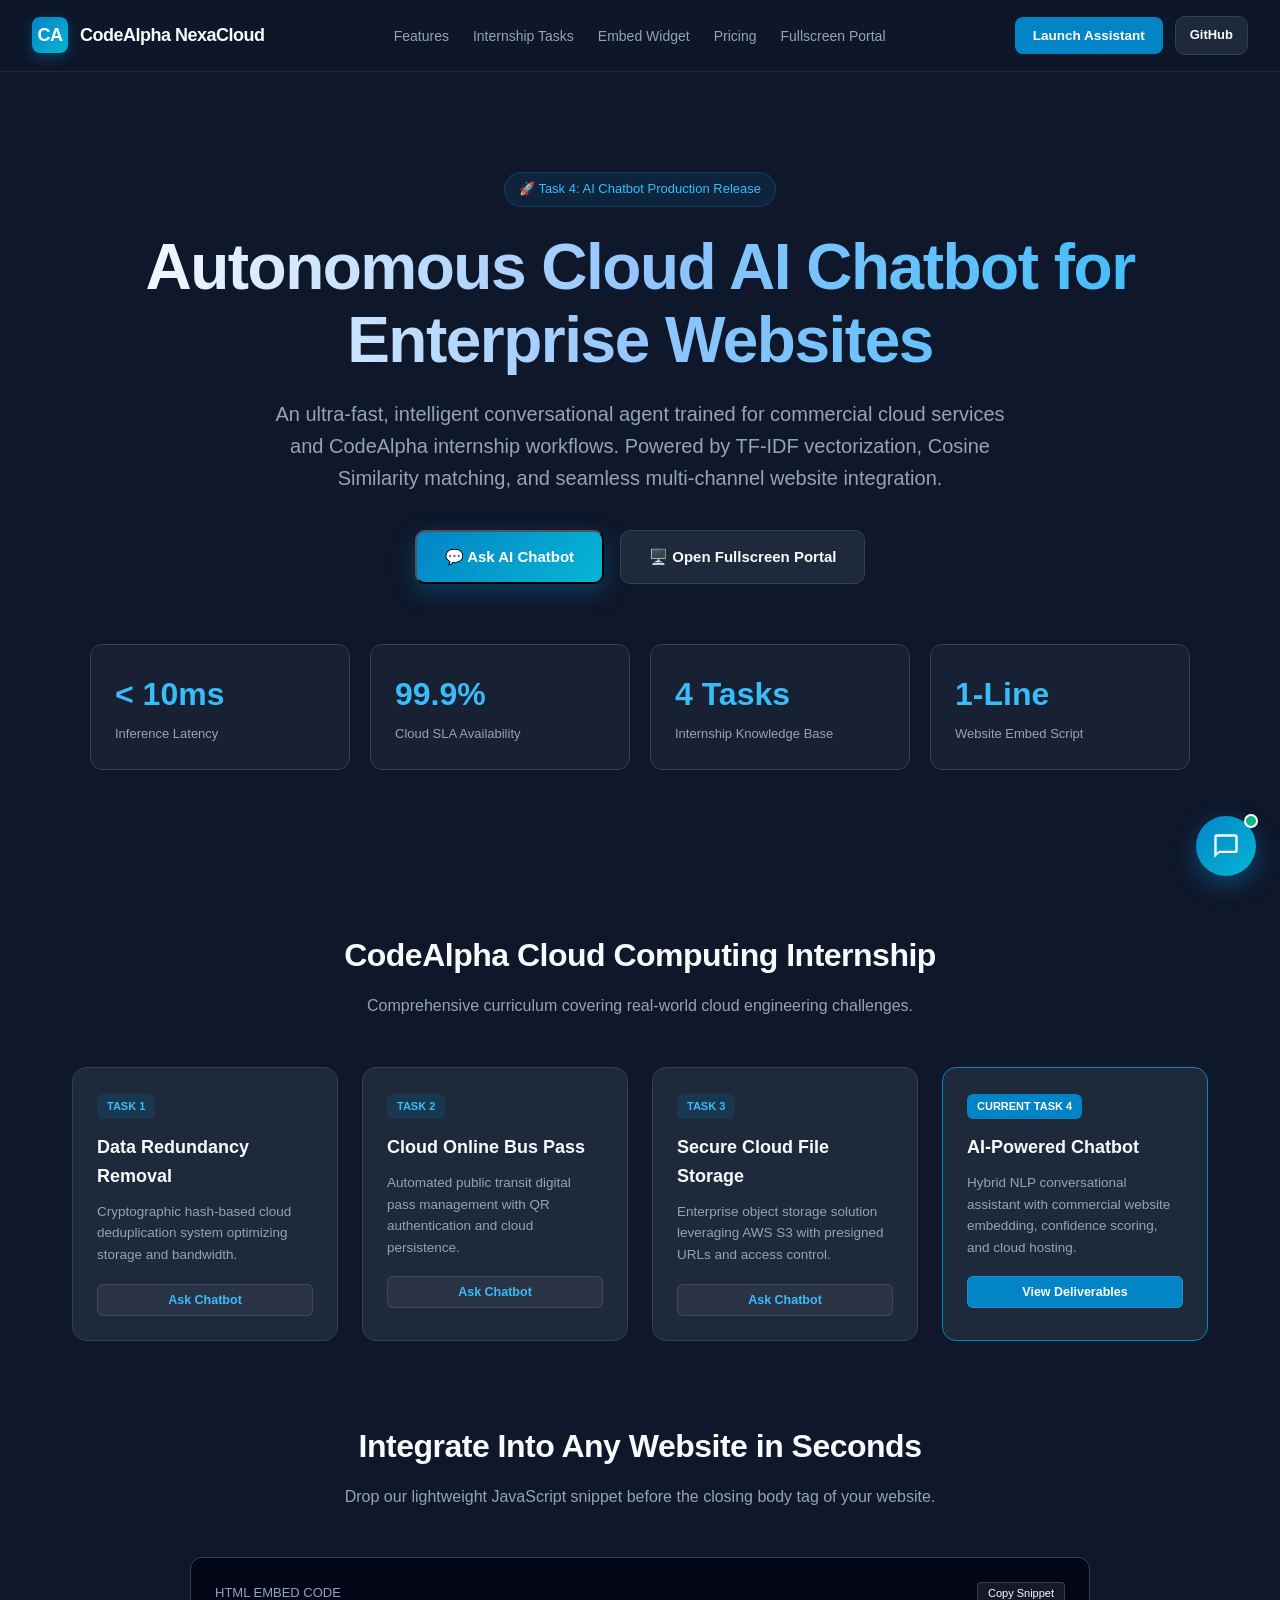
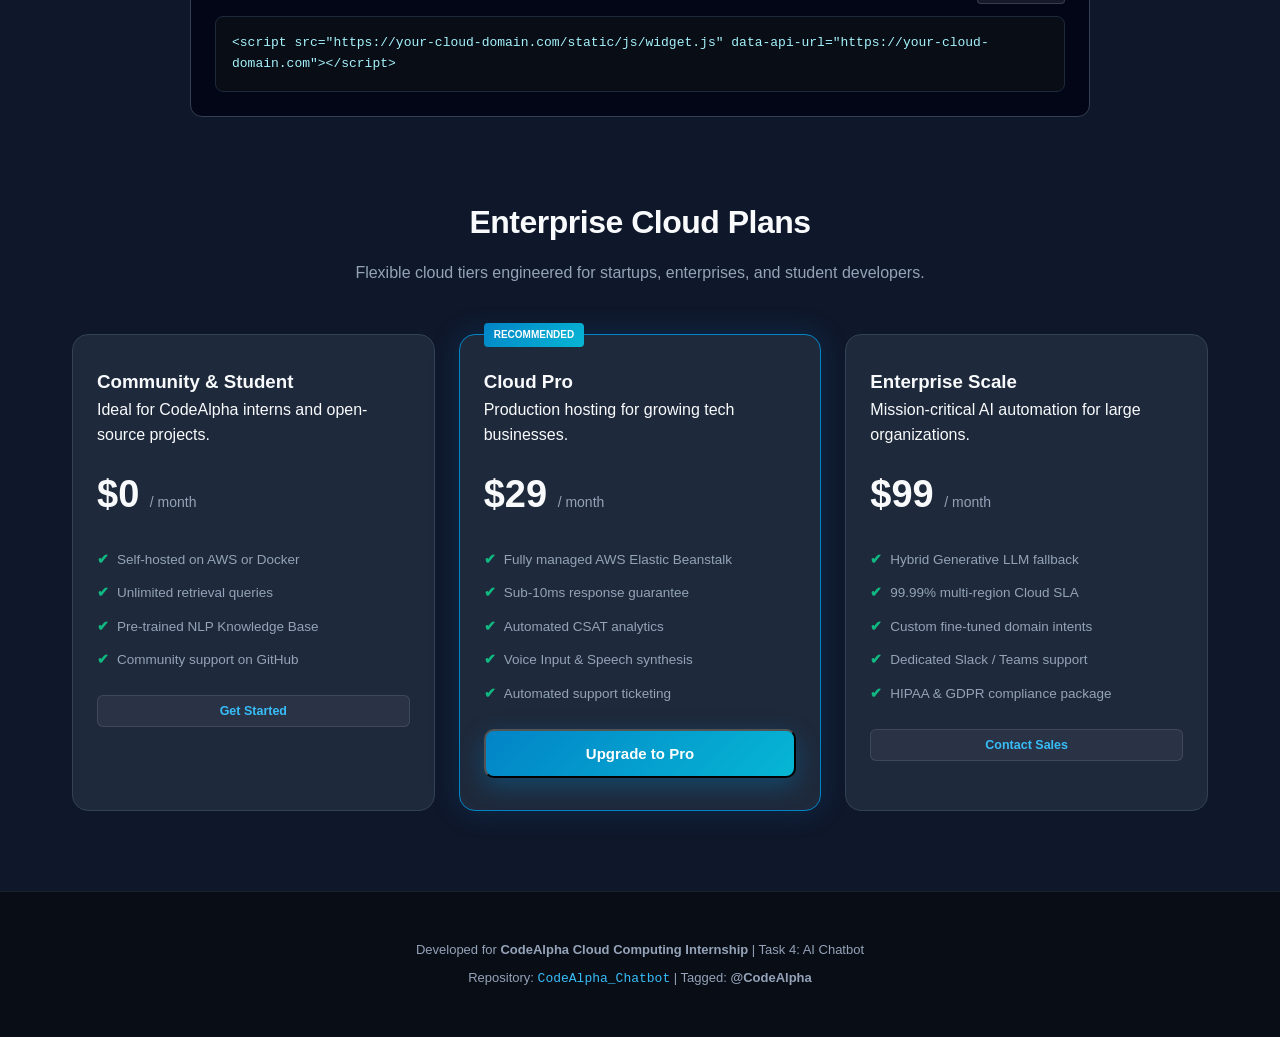
==== templates/index.html @ cb029849 "feat: complete Task 4 cloud AI chatbot with hybrid NLP, embeddable widget, and cloud deployment" ====
<!DOCTYPE html>
<html lang="en">
<head>
  <meta charset="UTF-8">
  <meta name="viewport" content="width=device-width, initial-scale=1.0">
  <title>CodeAlpha NexaCloud | Enterprise AI & Cloud Platform</title>
  <link rel="stylesheet" href="/static/css/landing.css">
  <link rel="stylesheet" href="/static/css/chatbot.css">
</head>
<body>

  <!-- Navigation -->
  <nav class="navbar">
    <div class="nav-brand">
      <div class="brand-icon">CA</div>
      <span>CodeAlpha NexaCloud</span>
    </div>
    <ul class="nav-links">
      <li><a href="#features">Features</a></li>
      <li><a href="#tasks">Internship Tasks</a></li>
      <li><a href="#embed">Embed Widget</a></li>
      <li><a href="#pricing">Pricing</a></li>
      <li><a href="/chat">Fullscreen Portal</a></li>
    </ul>
    <div style="display:flex; gap:12px; align-items:center;">
      <a href="/chat" class="nav-btn">Launch Assistant</a>
      <a href="https://github.com/CodeAlpha" target="_blank" class="btn-secondary" style="padding:8px 14px; font-size:13px;">GitHub</a>
    </div>
  </nav>

  <!-- Hero Section -->
  <header class="hero">
    <div class="hero-pill">
      <span>🚀 Task 4: AI Chatbot Production Release</span>
    </div>
    <h1>Autonomous Cloud AI Chatbot for Enterprise Websites</h1>
    <p>
      An ultra-fast, intelligent conversational agent trained for commercial cloud services and CodeAlpha internship workflows. Powered by TF-IDF vectorization, Cosine Similarity matching, and seamless multi-channel website integration.
    </p>
    <div class="hero-actions">
      <button onclick="window.openCodeAlphaChat('What is task 4 making a chatbot?')" class="btn-primary">
        <span>💬 Ask AI Chatbot</span>
      </button>
      <a href="/chat" class="btn-secondary">
        <span>🖥️ Open Fullscreen Portal</span>
      </a>
    </div>

    <!-- Live Telemetry Stats -->
    <div class="stats-grid">
      <div class="stat-card">
        <div class="stat-number">&lt; 10ms</div>
        <div class="stat-label">Inference Latency</div>
      </div>
      <div class="stat-card">
        <div class="stat-number">99.9%</div>
        <div class="stat-label">Cloud SLA Availability</div>
      </div>
      <div class="stat-card">
        <div class="stat-number">4 Tasks</div>
        <div class="stat-label">Internship Knowledge Base</div>
      </div>
      <div class="stat-card">
        <div class="stat-number">1-Line</div>
        <div class="stat-label">Website Embed Script</div>
      </div>
    </div>
  </header>

  <!-- Internship Tasks Showcase -->
  <section id="tasks" class="section-container">
    <div class="section-header">
      <h2>CodeAlpha Cloud Computing Internship</h2>
      <p>Comprehensive curriculum covering real-world cloud engineering challenges.</p>
    </div>
    <div class="tasks-grid">
      <div class="task-card">
        <span class="task-badge">TASK 1</span>
        <h3>Data Redundancy Removal</h3>
        <p>Cryptographic hash-based cloud deduplication system optimizing storage and bandwidth.</p>
        <button class="task-action-btn" onclick="window.openCodeAlphaChat('Tell me about task 1 data redundancy removal')">Ask Chatbot</button>
      </div>

      <div class="task-card">
        <span class="task-badge">TASK 2</span>
        <h3>Cloud Online Bus Pass</h3>
        <p>Automated public transit digital pass management with QR authentication and cloud persistence.</p>
        <button class="task-action-btn" onclick="window.openCodeAlphaChat('Explain task 2 cloud bus pass system')">Ask Chatbot</button>
      </div>

      <div class="task-card">
        <span class="task-badge">TASK 3</span>
        <h3>Secure Cloud File Storage</h3>
        <p>Enterprise object storage solution leveraging AWS S3 with presigned URLs and access control.</p>
        <button class="task-action-btn" onclick="window.openCodeAlphaChat('How to implement task 3 cloud file storage?')">Ask Chatbot</button>
      </div>

      <div class="task-card" style="border-color: #0284c7;">
        <span class="task-badge" style="background:#0284c7; color:white;">CURRENT TASK 4</span>
        <h3>AI-Powered Chatbot</h3>
        <p>Hybrid NLP conversational assistant with commercial website embedding, confidence scoring, and cloud hosting.</p>
        <button class="task-action-btn" style="background:#0284c7; color:white;" onclick="window.openCodeAlphaChat('What are the deliverables for Task 4 Chatbot?')">View Deliverables</button>
      </div>
    </div>
  </section>

  <!-- 1-Line Embed Box -->
  <section id="embed" class="section-container">
    <div class="section-header">
      <h2>Integrate Into Any Website in Seconds</h2>
      <p>Drop our lightweight JavaScript snippet before the closing body tag of your website.</p>
    </div>
    <div class="embed-box">
      <div class="embed-box-header">
        <span>HTML EMBED CODE</span>
        <button class="copy-btn" onclick="copySnippet()">Copy Snippet</button>
      </div>
      <div class="code-snippet" id="snippet-text">
&lt;script src="https://your-cloud-domain.com/static/js/widget.js" data-api-url="https://your-cloud-domain.com"&gt;&lt;/script&gt;
      </div>
    </div>
  </section>

  <!-- Pricing Section -->
  <section id="pricing" class="section-container">
    <div class="section-header">
      <h2>Enterprise Cloud Plans</h2>
      <p>Flexible cloud tiers engineered for startups, enterprises, and student developers.</p>
    </div>
    <div class="pricing-grid">
      <div class="pricing-card">
        <h3>Community & Student</h3>
        <p>Ideal for CodeAlpha interns and open-source projects.</p>
        <div class="price">$0 <span>/ month</span></div>
        <ul class="pricing-features">
          <li>Self-hosted on AWS or Docker</li>
          <li>Unlimited retrieval queries</li>
          <li>Pre-trained NLP Knowledge Base</li>
          <li>Community support on GitHub</li>
        </ul>
        <button class="task-action-btn" onclick="window.openCodeAlphaChat('Tell me about the free community plan')">Get Started</button>
      </div>

      <div class="pricing-card featured">
        <h3>Cloud Pro</h3>
        <p>Production hosting for growing tech businesses.</p>
        <div class="price">$29 <span>/ month</span></div>
        <ul class="pricing-features">
          <li>Fully managed AWS Elastic Beanstalk</li>
          <li>Sub-10ms response guarantee</li>
          <li>Automated CSAT analytics</li>
          <li>Voice Input & Speech synthesis</li>
          <li>Automated support ticketing</li>
        </ul>
        <button class="btn-primary" style="width:100%; justify-content:center;" onclick="window.openCodeAlphaChat('What features are in Cloud Pro plan?')">Upgrade to Pro</button>
      </div>

      <div class="pricing-card">
        <h3>Enterprise Scale</h3>
        <p>Mission-critical AI automation for large organizations.</p>
        <div class="price">$99 <span>/ month</span></div>
        <ul class="pricing-features">
          <li>Hybrid Generative LLM fallback</li>
          <li>99.99% multi-region Cloud SLA</li>
          <li>Custom fine-tuned domain intents</li>
          <li>Dedicated Slack / Teams support</li>
          <li>HIPAA & GDPR compliance package</li>
        </ul>
        <button class="task-action-btn" onclick="window.openCodeAlphaChat('Tell me about Enterprise pricing and SLA')">Contact Sales</button>
      </div>
    </div>
  </section>

  <!-- Footer -->
  <footer>
    <p>
      Developed for <strong>CodeAlpha Cloud Computing Internship</strong> | Task 4: AI Chatbot
    </p>
    <p style="margin-top:8px;">
      Repository: <a href="https://github.com/CodeAlpha" target="_blank"><code>CodeAlpha_Chatbot</code></a> | Tagged: <strong>@CodeAlpha</strong>
    </p>
  </footer>

  <!-- Include Chatbot Widget -->
  <script src="/static/js/widget.js"></script>

  <script>
    function copySnippet() {
      const text = document.getElementById("snippet-text").innerText.trim();
      navigator.clipboard.writeText(text).then(() => {
        alert("Widget embed snippet copied to clipboard!");
      });
    }
  </script>
</body>
</html>
---- static/css/landing.css ----
/* SaaS Landing Page Styling - CodeAlpha Cloud Solutions */
:root {
  --primary: #0284c7;
  --primary-dark: #0369a1;
  --secondary: #06b6d4;
  --accent: #8b5cf6;
  --dark-bg: #0f172a;
  --dark-surface: #1e293b;
  --text-light: #f8fafc;
  --text-muted: #94a3b8;
  --border-color: #334155;
  --font-main: -apple-system, BlinkMacSystemFont, "Segoe UI", Roboto, Helvetica, Arial, sans-serif;
}

* {
  box-sizing: border-box;
  margin: 0;
  padding: 0;
}

body {
  font-family: var(--font-main);
  background: var(--dark-bg);
  color: var(--text-light);
  line-height: 1.6;
  overflow-x: hidden;
}

a {
  color: inherit;
  text-decoration: none;
}

/* Navigation */
.navbar {
  position: sticky;
  top: 0;
  z-index: 1000;
  background: rgba(15, 23, 42, 0.85);
  backdrop-filter: blur(12px);
  border-bottom: 1px solid rgba(255, 255, 255, 0.08);
  padding: 16px 32px;
  display: flex;
  align-items: center;
  justify-content: space-between;
}

.nav-brand {
  display: flex;
  align-items: center;
  gap: 12px;
  font-size: 18px;
  font-weight: 700;
  letter-spacing: -0.5px;
}

.brand-icon {
  width: 36px;
  height: 36px;
  border-radius: 8px;
  background: linear-gradient(135deg, var(--primary), var(--secondary));
  display: flex;
  align-items: center;
  justify-content: center;
  font-weight: 800;
  color: white;
  box-shadow: 0 4px 12px rgba(2, 132, 199, 0.4);
}

.nav-links {
  display: flex;
  align-items: center;
  gap: 24px;
  list-style: none;
}

.nav-links a {
  font-size: 14px;
  color: var(--text-muted);
  transition: color 0.2s;
}

.nav-links a:hover {
  color: var(--text-light);
}

.nav-btn {
  background: var(--primary);
  color: white;
  padding: 8px 18px;
  border-radius: 8px;
  font-size: 13.5px;
  font-weight: 600;
  transition: all 0.2s;
}

.nav-btn:hover {
  background: var(--primary-dark);
  transform: translateY(-1px);
}

/* Hero Section */
.hero {
  position: relative;
  padding: 100px 32px 80px;
  max-width: 1200px;
  margin: 0 auto;
  text-align: center;
}

.hero-pill {
  display: inline-flex;
  align-items: center;
  gap: 8px;
  background: rgba(2, 132, 199, 0.12);
  border: 1px solid rgba(2, 132, 199, 0.3);
  padding: 6px 14px;
  border-radius: 20px;
  color: #38bdf8;
  font-size: 13px;
  font-weight: 500;
  margin-bottom: 24px;
}

.hero h1 {
  font-size: clamp(36px, 5vw, 64px);
  font-weight: 800;
  letter-spacing: -1.5px;
  line-height: 1.15;
  margin-bottom: 20px;
  background: linear-gradient(to right, #ffffff, #93c5fd, #38bdf8);
  -webkit-background-clip: text;
  -webkit-text-fill-color: transparent;
}

.hero p {
  font-size: clamp(16px, 2vw, 20px);
  color: var(--text-muted);
  max-width: 750px;
  margin: 0 auto 36px;
}

.hero-actions {
  display: flex;
  justify-content: center;
  gap: 16px;
  flex-wrap: wrap;
}

.btn-primary {
  background: linear-gradient(135deg, var(--primary), var(--secondary));
  color: white;
  padding: 14px 28px;
  border-radius: 10px;
  font-weight: 600;
  font-size: 15px;
  display: inline-flex;
  align-items: center;
  gap: 8px;
  box-shadow: 0 8px 24px rgba(2, 132, 199, 0.35);
  transition: all 0.2s;
}

.btn-primary:hover {
  transform: translateY(-2px);
  box-shadow: 0 12px 30px rgba(2, 132, 199, 0.5);
}

.btn-secondary {
  background: var(--dark-surface);
  color: var(--text-light);
  border: 1px solid var(--border-color);
  padding: 14px 28px;
  border-radius: 10px;
  font-weight: 600;
  font-size: 15px;
  transition: all 0.2s;
}

.btn-secondary:hover {
  background: #334155;
  border-color: #475569;
}

/* Telemetry Stats */
.stats-grid {
  display: grid;
  grid-template-columns: repeat(auto-fit, minmax(220px, 1fr));
  gap: 20px;
  max-width: 1100px;
  margin: 60px auto 0;
}

.stat-card {
  background: rgba(30, 41, 59, 0.6);
  border: 1px solid var(--border-color);
  border-radius: 12px;
  padding: 24px;
  text-align: left;
  backdrop-filter: blur(8px);
}

.stat-number {
  font-size: 32px;
  font-weight: 800;
  color: #38bdf8;
  margin-bottom: 4px;
}

.stat-label {
  font-size: 13px;
  color: var(--text-muted);
}

/* Tasks Showcase */
.section-container {
  max-width: 1200px;
  margin: 80px auto;
  padding: 0 32px;
}

.section-header {
  text-align: center;
  margin-bottom: 48px;
}

.section-header h2 {
  font-size: 32px;
  font-weight: 700;
  letter-spacing: -0.5px;
  margin-bottom: 12px;
}

.section-header p {
  color: var(--text-muted);
  font-size: 16px;
}

.tasks-grid {
  display: grid;
  grid-template-columns: repeat(auto-fit, minmax(260px, 1fr));
  gap: 24px;
}

.task-card {
  background: var(--dark-surface);
  border: 1px solid var(--border-color);
  border-radius: 14px;
  padding: 24px;
  position: relative;
  transition: transform 0.2s, border-color 0.2s;
}

.task-card:hover {
  transform: translateY(-4px);
  border-color: var(--primary);
}

.task-badge {
  display: inline-block;
  font-size: 11px;
  font-weight: 700;
  padding: 4px 10px;
  border-radius: 6px;
  background: rgba(2, 132, 199, 0.15);
  color: #38bdf8;
  margin-bottom: 14px;
}

.task-card h3 {
  font-size: 18px;
  font-weight: 600;
  margin-bottom: 10px;
}

.task-card p {
  font-size: 13.5px;
  color: var(--text-muted);
  margin-bottom: 18px;
}

.task-action-btn {
  background: rgba(255, 255, 255, 0.05);
  border: 1px solid rgba(255, 255, 255, 0.1);
  color: #38bdf8;
  padding: 8px 14px;
  border-radius: 6px;
  font-size: 12.5px;
  font-weight: 600;
  cursor: pointer;
  transition: all 0.2s;
  width: 100%;
}

.task-action-btn:hover {
  background: var(--primary);
  color: white;
  border-color: var(--primary);
}

/* Embed Snippet Box */
.embed-box {
  background: #020617;
  border: 1px solid var(--border-color);
  border-radius: 12px;
  padding: 24px;
  max-width: 900px;
  margin: 40px auto 0;
  text-align: left;
}

.embed-box-header {
  display: flex;
  justify-content: space-between;
  align-items: center;
  margin-bottom: 12px;
  font-size: 13px;
  color: var(--text-muted);
}

.code-snippet {
  background: #090d16;
  border: 1px solid #1e293b;
  border-radius: 8px;
  padding: 16px;
  font-family: Consolas, monospace;
  font-size: 13px;
  color: #a5f3fc;
  overflow-x: auto;
}

.copy-btn {
  background: rgba(255, 255, 255, 0.08);
  border: 1px solid rgba(255, 255, 255, 0.15);
  color: white;
  padding: 4px 10px;
  border-radius: 4px;
  font-size: 11px;
  cursor: pointer;
}

/* Pricing Grid */
.pricing-grid {
  display: grid;
  grid-template-columns: repeat(auto-fit, minmax(280px, 1fr));
  gap: 24px;
  margin-top: 40px;
}

.pricing-card {
  background: var(--dark-surface);
  border: 1px solid var(--border-color);
  border-radius: 16px;
  padding: 32px 24px;
  text-align: left;
  position: relative;
}

.pricing-card.featured {
  border-color: var(--primary);
  box-shadow: 0 0 30px rgba(2, 132, 199, 0.2);
}

.pricing-card.featured::before {
  content: "RECOMMENDED";
  position: absolute;
  top: -12px;
  left: 24px;
  background: linear-gradient(135deg, var(--primary), var(--secondary));
  color: white;
  font-size: 10px;
  font-weight: 700;
  padding: 4px 10px;
  border-radius: 4px;
}

.price {
  font-size: 38px;
  font-weight: 800;
  margin: 16px 0 8px;
}

.price span {
  font-size: 14px;
  color: var(--text-muted);
  font-weight: 400;
}

.pricing-features {
  list-style: none;
  margin: 24px 0;
  display: flex;
  flex-direction: column;
  gap: 12px;
  font-size: 13.5px;
  color: var(--text-muted);
}

.pricing-features li::before {
  content: "✔";
  color: #10b981;
  margin-right: 8px;
  font-weight: bold;
}

/* Footer */
footer {
  border-top: 1px solid rgba(255, 255, 255, 0.08);
  padding: 48px 32px;
  text-align: center;
  font-size: 13px;
  color: var(--text-muted);
  background: #090d16;
}

footer a {
  color: #38bdf8;
}

@media (max-width: 768px) {
  .navbar { padding: 16px; }
  .nav-links { display: none; }
  .hero { padding: 60px 16px 40px; }
}
---- static/css/chatbot.css ----
/* CodeAlpha Cloud AI Chatbot Styles */
:root {
  --ca-primary: #0284c7;
  --ca-primary-hover: #0369a1;
  --ca-accent: #06b6d4;
  --ca-bg: #f8fafc;
  --ca-card-bg: #ffffff;
  --ca-text: #0f172a;
  --ca-text-muted: #64748b;
  --ca-border: #e2e8f0;
  --ca-bot-bubble: #f1f5f9;
  --ca-user-bubble: linear-gradient(135deg, #0284c7, #0ea5e9);
  --ca-user-text: #ffffff;
  --ca-shadow: 0 10px 25px -5px rgba(0, 0, 0, 0.1), 0 8px 10px -6px rgba(0, 0, 0, 0.1);
  --ca-radius: 16px;
}

[data-theme="dark"] {
  --ca-bg: #0f172a;
  --ca-card-bg: #1e293b;
  --ca-text: #f1f5f9;
  --ca-text-muted: #94a3b8;
  --ca-border: #334155;
  --ca-bot-bubble: #334155;
  --ca-user-bubble: linear-gradient(135deg, #0284c7, #2563eb);
  --ca-user-text: #ffffff;
  --ca-shadow: 0 12px 30px rgba(0, 0, 0, 0.35);
}

/* Floating Launcher Button */
.ca-widget-launcher {
  position: fixed;
  bottom: 24px;
  right: 24px;
  width: 60px;
  height: 60px;
  border-radius: 50%;
  background: linear-gradient(135deg, #0284c7, #06b6d4);
  color: white;
  border: none;
  cursor: pointer;
  box-shadow: 0 8px 24px rgba(2, 132, 199, 0.45);
  display: flex;
  align-items: center;
  justify-content: center;
  z-index: 99999;
  transition: transform 0.25s ease, box-shadow 0.25s ease;
}

.ca-widget-launcher:hover {
  transform: scale(1.08);
  box-shadow: 0 12px 30px rgba(2, 132, 199, 0.6);
}

.ca-widget-launcher svg {
  width: 28px;
  height: 28px;
  fill: currentColor;
  transition: transform 0.2s ease;
}

.ca-badge {
  position: absolute;
  top: -2px;
  right: -2px;
  width: 14px;
  height: 14px;
  background: #10b981;
  border: 2px solid white;
  border-radius: 50%;
  animation: pulse 2s infinite;
}

@keyframes pulse {
  0% { transform: scale(0.95); box-shadow: 0 0 0 0 rgba(16, 185, 129, 0.7); }
  70% { transform: scale(1); box-shadow: 0 0 0 8px rgba(16, 185, 129, 0); }
  100% { transform: scale(0.95); box-shadow: 0 0 0 0 rgba(16, 185, 129, 0); }
}

/* Floating Widget Container */
.ca-widget-container {
  position: fixed;
  bottom: 96px;
  right: 24px;
  width: 390px;
  height: 600px;
  max-width: calc(100vw - 32px);
  max-height: calc(100vh - 120px);
  background: var(--ca-card-bg);
  border: 1px solid var(--ca-border);
  border-radius: var(--ca-radius);
  box-shadow: var(--ca-shadow);
  display: flex;
  flex-direction: column;
  overflow: hidden;
  z-index: 99998;
  opacity: 0;
  visibility: hidden;
  transform: translateY(20px) scale(0.95);
  transition: all 0.3s cubic-bezier(0.16, 1, 0.3, 1);
}

.ca-widget-container.active {
  opacity: 1;
  visibility: visible;
  transform: translateY(0) scale(1);
}

/* Widget Header */
.ca-chat-header {
  padding: 16px 20px;
  background: linear-gradient(135deg, #0f172a, #1e293b);
  color: white;
  display: flex;
  align-items: center;
  justify-content: space-between;
  border-bottom: 1px solid rgba(255, 255, 255, 0.1);
}

.ca-header-info {
  display: flex;
  align-items: center;
  gap: 12px;
}

.ca-avatar {
  width: 38px;
  height: 38px;
  border-radius: 10px;
  background: linear-gradient(135deg, #0284c7, #06b6d4);
  display: flex;
  align-items: center;
  justify-content: center;
  font-weight: bold;
  color: white;
  font-size: 16px;
}

.ca-title-group h3 {
  margin: 0;
  font-size: 15px;
  font-weight: 600;
}

.ca-title-group .ca-status {
  display: flex;
  align-items: center;
  gap: 6px;
  font-size: 11px;
  color: #94a3b8;
}

.ca-status-dot {
  width: 7px;
  height: 7px;
  border-radius: 50%;
  background: #10b981;
}

.ca-header-actions {
  display: flex;
  gap: 8px;
}

.ca-icon-btn {
  background: transparent;
  border: none;
  color: #94a3b8;
  cursor: pointer;
  padding: 6px;
  border-radius: 6px;
  display: flex;
  align-items: center;
  justify-content: center;
  transition: color 0.2s, background 0.2s;
}

.ca-icon-btn:hover {
  color: white;
  background: rgba(255, 255, 255, 0.1);
}

/* Messages Area */
.ca-chat-messages {
  flex: 1;
  overflow-y: auto;
  padding: 16px;
  display: flex;
  flex-direction: column;
  gap: 14px;
  background: var(--ca-bg);
}

.ca-msg {
  display: flex;
  flex-direction: column;
  max-width: 86%;
  animation: fadeIn 0.25s ease-out;
}

@keyframes fadeIn {
  from { opacity: 0; transform: translateY(6px); }
  to { opacity: 1; transform: translateY(0); }
}

.ca-msg.bot {
  align-self: flex-start;
}

.ca-msg.user {
  align-self: flex-end;
}

.ca-bubble {
  padding: 12px 16px;
  border-radius: 14px;
  font-size: 13.5px;
  line-height: 1.5;
  word-break: break-word;
}

.ca-msg.bot .ca-bubble {
  background: var(--ca-card-bg);
  color: var(--ca-text);
  border: 1px solid var(--ca-border);
  border-top-left-radius: 4px;
  box-shadow: 0 2px 6px rgba(0, 0, 0, 0.04);
}

.ca-msg.user .ca-bubble {
  background: var(--ca-user-bubble);
  color: var(--ca-user-text);
  border-top-right-radius: 4px;
  box-shadow: 0 4px 12px rgba(2, 132, 199, 0.25);
}

.ca-bubble p {
  margin: 0 0 8px 0;
}
.ca-bubble p:last-child {
  margin: 0;
}

.ca-bubble ul, .ca-bubble ol {
  margin: 6px 0;
  padding-left: 20px;
}

.ca-bubble code {
  background: rgba(0, 0, 0, 0.08);
  padding: 2px 5px;
  border-radius: 4px;
  font-family: monospace;
  font-size: 12px;
}

.ca-msg.user .ca-bubble code {
  background: rgba(255, 255, 255, 0.2);
}

.ca-bubble pre {
  background: #0f172a;
  color: #38bdf8;
  padding: 10px;
  border-radius: 8px;
  overflow-x: auto;
  font-size: 12px;
  margin: 8px 0;
}

/* Meta telemetry tags under bot bubble */
.ca-meta-bar {
  display: flex;
  align-items: center;
  gap: 8px;
  margin-top: 4px;
  font-size: 11px;
  color: var(--ca-text-muted);
}

.ca-badge-confidence {
  display: inline-flex;
  align-items: center;
  background: rgba(16, 185, 129, 0.12);
  color: #059669;
  padding: 2px 6px;
  border-radius: 4px;
  font-weight: 600;
  font-size: 10px;
}

.ca-feedback-group {
  display: inline-flex;
  gap: 4px;
  margin-left: auto;
}

.ca-feedback-btn {
  background: none;
  border: none;
  cursor: pointer;
  padding: 2px 4px;
  border-radius: 4px;
  color: var(--ca-text-muted);
  font-size: 12px;
  transition: all 0.2s;
}

.ca-feedback-btn:hover {
  color: var(--ca-primary);
  background: rgba(0, 0, 0, 0.05);
}

.ca-feedback-btn.voted {
  color: #059669;
  font-weight: bold;
}

/* Suggestions Chips */
.ca-suggestions {
  display: flex;
  flex-wrap: wrap;
  gap: 6px;
  margin-top: 8px;
}

.ca-chip {
  background: var(--ca-card-bg);
  border: 1px solid #bae6fd;
  color: #0284c7;
  padding: 6px 12px;
  border-radius: 20px;
  font-size: 12px;
  cursor: pointer;
  transition: all 0.2s ease;
  white-space: nowrap;
}

.ca-chip:hover {
  background: #0284c7;
  color: white;
  border-color: #0284c7;
  transform: translateY(-1px);
}

/* Typing Indicator */
.ca-typing {
  display: flex;
  align-items: center;
  gap: 4px;
  padding: 10px 14px;
  background: var(--ca-card-bg);
  border: 1px solid var(--ca-border);
  border-radius: 14px;
  width: fit-content;
  border-top-left-radius: 4px;
}

.ca-dot {
  width: 6px;
  height: 6px;
  background: #94a3b8;
  border-radius: 50%;
  animation: wave 1.2s infinite ease-in-out;
}

.ca-dot:nth-child(2) { animation-delay: 0.2s; }
.ca-dot:nth-child(3) { animation-delay: 0.4s; }

@keyframes wave {
  0%, 60%, 100% { transform: translateY(0); }
  30% { transform: translateY(-5px); }
}

/* Input Form */
.ca-chat-footer {
  padding: 12px 16px;
  background: var(--ca-card-bg);
  border-top: 1px solid var(--ca-border);
}

.ca-input-form {
  display: flex;
  align-items: center;
  gap: 8px;
  background: var(--ca-bg);
  border: 1px solid var(--ca-border);
  border-radius: 24px;
  padding: 4px 6px 4px 14px;
  transition: border-color 0.2s, box-shadow 0.2s;
}

.ca-input-form:focus-within {
  border-color: var(--ca-primary);
  box-shadow: 0 0 0 3px rgba(2, 132, 199, 0.15);
}

.ca-input-field {
  flex: 1;
  border: none;
  background: transparent;
  outline: none;
  font-size: 13.5px;
  color: var(--ca-text);
  padding: 6px 0;
}

.ca-mic-btn {
  background: none;
  border: none;
  color: var(--ca-text-muted);
  cursor: pointer;
  padding: 6px;
  display: flex;
  align-items: center;
  justify-content: center;
  border-radius: 50%;
  transition: all 0.2s;
}

.ca-mic-btn.listening {
  color: #ef4444;
  animation: pulse 1s infinite;
}

.ca-send-btn {
  width: 34px;
  height: 34px;
  border-radius: 50%;
  background: var(--ca-primary);
  color: white;
  border: none;
  display: flex;
  align-items: center;
  justify-content: center;
  cursor: pointer;
  transition: background 0.2s, transform 0.1s;
}

.ca-send-btn:hover {
  background: var(--ca-primary-hover);
  transform: scale(1.05);
}

.ca-send-btn svg {
  width: 16px;
  height: 16px;
  fill: currentColor;
}

.ca-footer-credit {
  text-align: center;
  font-size: 10px;
  color: var(--ca-text-muted);
  margin-top: 6px;
}
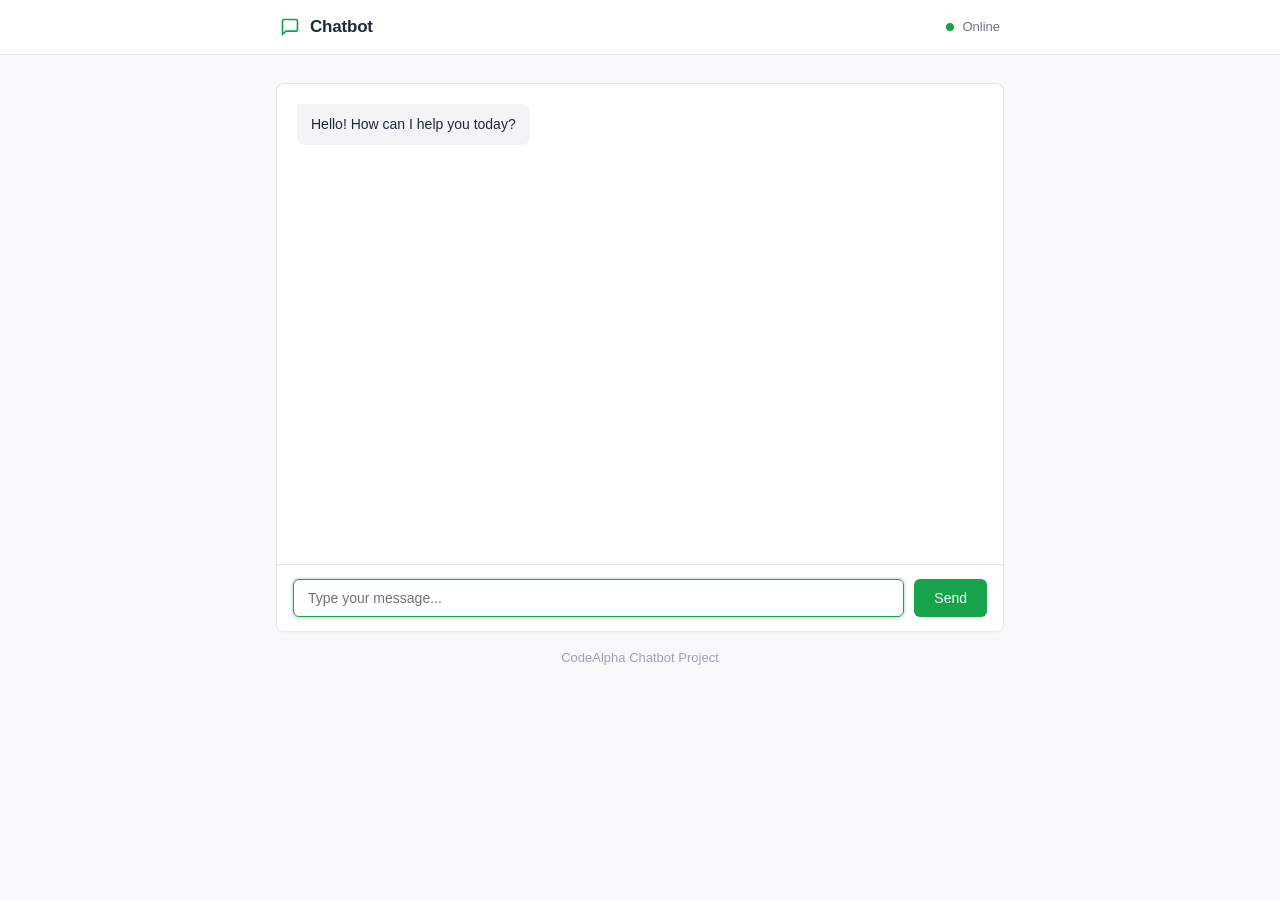
==== commit 77ae548d: "style: redesign chatbot UI to a clean, minimal, human-crafted design" ====
--- a/templates/index.html
+++ b/templates/index.html
@@ -3,194 +3,57 @@
 <head>
   <meta charset="UTF-8">
   <meta name="viewport" content="width=device-width, initial-scale=1.0">
-  <title>CodeAlpha NexaCloud | Enterprise AI & Cloud Platform</title>
-  <link rel="stylesheet" href="/static/css/landing.css">
-  <link rel="stylesheet" href="/static/css/chatbot.css">
+  <title>Chatbot - CodeAlpha Chatbot Project</title>
+  <link rel="stylesheet" href="/static/css/style.css">
 </head>
 <body>
 
-  <!-- Navigation -->
-  <nav class="navbar">
-    <div class="nav-brand">
-      <div class="brand-icon">CA</div>
-      <span>CodeAlpha NexaCloud</span>
-    </div>
-    <ul class="nav-links">
-      <li><a href="#features">Features</a></li>
-      <li><a href="#tasks">Internship Tasks</a></li>
-      <li><a href="#embed">Embed Widget</a></li>
-      <li><a href="#pricing">Pricing</a></li>
-      <li><a href="/chat">Fullscreen Portal</a></li>
-    </ul>
-    <div style="display:flex; gap:12px; align-items:center;">
-      <a href="/chat" class="nav-btn">Launch Assistant</a>
-      <a href="https://github.com/CodeAlpha" target="_blank" class="btn-secondary" style="padding:8px 14px; font-size:13px;">GitHub</a>
-    </div>
-  </nav>
-
-  <!-- Hero Section -->
-  <header class="hero">
-    <div class="hero-pill">
-      <span>🚀 Task 4: AI Chatbot Production Release</span>
-    </div>
-    <h1>Autonomous Cloud AI Chatbot for Enterprise Websites</h1>
-    <p>
-      An ultra-fast, intelligent conversational agent trained for commercial cloud services and CodeAlpha internship workflows. Powered by TF-IDF vectorization, Cosine Similarity matching, and seamless multi-channel website integration.
-    </p>
-    <div class="hero-actions">
-      <button onclick="window.openCodeAlphaChat('What is task 4 making a chatbot?')" class="btn-primary">
-        <span>💬 Ask AI Chatbot</span>
-      </button>
-      <a href="/chat" class="btn-secondary">
-        <span>🖥️ Open Fullscreen Portal</span>
-      </a>
-    </div>
-
-    <!-- Live Telemetry Stats -->
-    <div class="stats-grid">
-      <div class="stat-card">
-        <div class="stat-number">&lt; 10ms</div>
-        <div class="stat-label">Inference Latency</div>
+  <!-- Header -->
+  <header class="header">
+    <div class="header-container">
+      <div class="header-left">
+        <svg class="chat-icon" viewBox="0 0 24 24" width="20" height="20" fill="none" stroke="currentColor" stroke-width="2" stroke-linecap="round" stroke-linejoin="round">
+          <path d="M21 15a2 2 0 0 1-2 2H7l-4 4V5a2 2 0 0 1 2-2h14a2 2 0 0 1 2 2z"></path>
+        </svg>
+        <span class="header-title">Chatbot</span>
       </div>
-      <div class="stat-card">
-        <div class="stat-number">99.9%</div>
-        <div class="stat-label">Cloud SLA Availability</div>
-      </div>
-      <div class="stat-card">
-        <div class="stat-number">4 Tasks</div>
-        <div class="stat-label">Internship Knowledge Base</div>
-      </div>
-      <div class="stat-card">
-        <div class="stat-number">1-Line</div>
-        <div class="stat-label">Website Embed Script</div>
+      <div class="header-right">
+        <span class="status-indicator"></span>
+        <span class="status-text">Online</span>
       </div>
     </div>
   </header>
 
-  <!-- Internship Tasks Showcase -->
-  <section id="tasks" class="section-container">
-    <div class="section-header">
-      <h2>CodeAlpha Cloud Computing Internship</h2>
-      <p>Comprehensive curriculum covering real-world cloud engineering challenges.</p>
-    </div>
-    <div class="tasks-grid">
-      <div class="task-card">
-        <span class="task-badge">TASK 1</span>
-        <h3>Data Redundancy Removal</h3>
-        <p>Cryptographic hash-based cloud deduplication system optimizing storage and bandwidth.</p>
-        <button class="task-action-btn" onclick="window.openCodeAlphaChat('Tell me about task 1 data redundancy removal')">Ask Chatbot</button>
+  <!-- Main Chat Container -->
+  <main class="main-container">
+    <div class="chat-card">
+      <div id="chat-messages" class="chat-messages" aria-live="polite">
+        <!-- Initial Welcome Message -->
+        <div class="message bot">
+          <div class="bubble">Hello! How can I help you today?</div>
+        </div>
       </div>
 
-      <div class="task-card">
-        <span class="task-badge">TASK 2</span>
-        <h3>Cloud Online Bus Pass</h3>
-        <p>Automated public transit digital pass management with QR authentication and cloud persistence.</p>
-        <button class="task-action-btn" onclick="window.openCodeAlphaChat('Explain task 2 cloud bus pass system')">Ask Chatbot</button>
-      </div>
+      <!-- Message Input Form -->
+      <form id="chat-form" class="chat-input-area">
+        <input
+          type="text"
+          id="user-input"
+          class="chat-input"
+          placeholder="Type your message..."
+          autocomplete="off"
+          required
+        />
+        <button type="submit" id="send-button" class="send-btn">Send</button>
+      </form>
+    </div>
 
-      <div class="task-card">
-        <span class="task-badge">TASK 3</span>
-        <h3>Secure Cloud File Storage</h3>
-        <p>Enterprise object storage solution leveraging AWS S3 with presigned URLs and access control.</p>
-        <button class="task-action-btn" onclick="window.openCodeAlphaChat('How to implement task 3 cloud file storage?')">Ask Chatbot</button>
-      </div>
+    <!-- Footer -->
+    <footer class="footer">
+      CodeAlpha Chatbot Project
+    </footer>
+  </main>
 
-      <div class="task-card" style="border-color: #0284c7;">
-        <span class="task-badge" style="background:#0284c7; color:white;">CURRENT TASK 4</span>
-        <h3>AI-Powered Chatbot</h3>
-        <p>Hybrid NLP conversational assistant with commercial website embedding, confidence scoring, and cloud hosting.</p>
-        <button class="task-action-btn" style="background:#0284c7; color:white;" onclick="window.openCodeAlphaChat('What are the deliverables for Task 4 Chatbot?')">View Deliverables</button>
-      </div>
-    </div>
-  </section>
-
-  <!-- 1-Line Embed Box -->
-  <section id="embed" class="section-container">
-    <div class="section-header">
-      <h2>Integrate Into Any Website in Seconds</h2>
-      <p>Drop our lightweight JavaScript snippet before the closing body tag of your website.</p>
-    </div>
-    <div class="embed-box">
-      <div class="embed-box-header">
-        <span>HTML EMBED CODE</span>
-        <button class="copy-btn" onclick="copySnippet()">Copy Snippet</button>
-      </div>
-      <div class="code-snippet" id="snippet-text">
-&lt;script src="https://your-cloud-domain.com/static/js/widget.js" data-api-url="https://your-cloud-domain.com"&gt;&lt;/script&gt;
-      </div>
-    </div>
-  </section>
-
-  <!-- Pricing Section -->
-  <section id="pricing" class="section-container">
-    <div class="section-header">
-      <h2>Enterprise Cloud Plans</h2>
-      <p>Flexible cloud tiers engineered for startups, enterprises, and student developers.</p>
-    </div>
-    <div class="pricing-grid">
-      <div class="pricing-card">
-        <h3>Community & Student</h3>
-        <p>Ideal for CodeAlpha interns and open-source projects.</p>
-        <div class="price">$0 <span>/ month</span></div>
-        <ul class="pricing-features">
-          <li>Self-hosted on AWS or Docker</li>
-          <li>Unlimited retrieval queries</li>
-          <li>Pre-trained NLP Knowledge Base</li>
-          <li>Community support on GitHub</li>
-        </ul>
-        <button class="task-action-btn" onclick="window.openCodeAlphaChat('Tell me about the free community plan')">Get Started</button>
-      </div>
-
-      <div class="pricing-card featured">
-        <h3>Cloud Pro</h3>
-        <p>Production hosting for growing tech businesses.</p>
-        <div class="price">$29 <span>/ month</span></div>
-        <ul class="pricing-features">
-          <li>Fully managed AWS Elastic Beanstalk</li>
-          <li>Sub-10ms response guarantee</li>
-          <li>Automated CSAT analytics</li>
-          <li>Voice Input & Speech synthesis</li>
-          <li>Automated support ticketing</li>
-        </ul>
-        <button class="btn-primary" style="width:100%; justify-content:center;" onclick="window.openCodeAlphaChat('What features are in Cloud Pro plan?')">Upgrade to Pro</button>
-      </div>
-
-      <div class="pricing-card">
-        <h3>Enterprise Scale</h3>
-        <p>Mission-critical AI automation for large organizations.</p>
-        <div class="price">$99 <span>/ month</span></div>
-        <ul class="pricing-features">
-          <li>Hybrid Generative LLM fallback</li>
-          <li>99.99% multi-region Cloud SLA</li>
-          <li>Custom fine-tuned domain intents</li>
-          <li>Dedicated Slack / Teams support</li>
-          <li>HIPAA & GDPR compliance package</li>
-        </ul>
-        <button class="task-action-btn" onclick="window.openCodeAlphaChat('Tell me about Enterprise pricing and SLA')">Contact Sales</button>
-      </div>
-    </div>
-  </section>
-
-  <!-- Footer -->
-  <footer>
-    <p>
-      Developed for <strong>CodeAlpha Cloud Computing Internship</strong> | Task 4: AI Chatbot
-    </p>
-    <p style="margin-top:8px;">
-      Repository: <a href="https://github.com/CodeAlpha" target="_blank"><code>CodeAlpha_Chatbot</code></a> | Tagged: <strong>@CodeAlpha</strong>
-    </p>
-  </footer>
-
-  <!-- Include Chatbot Widget -->
-  <script src="/static/js/widget.js"></script>
-
-  <script>
-    function copySnippet() {
-      const text = document.getElementById("snippet-text").innerText.trim();
-      navigator.clipboard.writeText(text).then(() => {
-        alert("Widget embed snippet copied to clipboard!");
-      });
-    }
-  </script>
+  <script src="/static/js/main.js"></script>
 </body>
 </html>
--- a/static/css/style.css
+++ b/static/css/style.css
@@ -0,0 +1,312 @@
+/* Simple, Clean, Natural Styling for CodeAlpha Chatbot */
+
+:root {
+  --bg-page: #f8f9fa;
+  --bg-card: #ffffff;
+  --text-main: #1f2937;
+  --text-muted: #6b7280;
+  --text-footer: #9ca3af;
+  --border-color: #e5e7eb;
+  --input-border: #d1d5db;
+
+  /* Subtle soft green accent */
+  --accent-green: #16a34a;
+  --accent-green-hover: #15803d;
+  --bubble-bot-bg: #f3f4f6;
+  --bubble-bot-text: #1f2937;
+  --bubble-user-bg: #dcfce7;
+  --bubble-user-text: #14532d;
+}
+
+* {
+  box-sizing: border-box;
+  margin: 0;
+  padding: 0;
+}
+
+body {
+  font-family: 'Inter', Arial, -apple-system, BlinkMacSystemFont, 'Segoe UI', Roboto, sans-serif;
+  background-color: var(--bg-page);
+  color: var(--text-main);
+  line-height: 1.5;
+  min-height: 100vh;
+  display: flex;
+  flex-direction: column;
+}
+
+/* Header */
+.header {
+  background-color: var(--bg-card);
+  border-bottom: 1px solid var(--border-color);
+  width: 100%;
+}
+
+.header-container {
+  max-width: 760px;
+  margin: 0 auto;
+  padding: 14px 20px;
+  display: flex;
+  align-items: center;
+  justify-content: space-between;
+}
+
+.header-left {
+  display: flex;
+  align-items: center;
+  gap: 10px;
+}
+
+.chat-icon {
+  color: var(--accent-green);
+  display: flex;
+  align-items: center;
+}
+
+.header-title {
+  font-size: 17px;
+  font-weight: 600;
+  color: var(--text-main);
+  letter-spacing: -0.2px;
+}
+
+.header-right {
+  display: flex;
+  align-items: center;
+  gap: 8px;
+}
+
+.status-indicator {
+  width: 8px;
+  height: 8px;
+  border-radius: 50%;
+  background-color: var(--accent-green);
+}
+
+.status-text {
+  font-size: 13px;
+  color: var(--text-muted);
+}
+
+/* Main Container */
+.main-container {
+  flex: 1;
+  max-width: 760px;
+  width: 100%;
+  margin: 28px auto 0;
+  padding: 0 16px;
+  display: flex;
+  flex-direction: column;
+}
+
+/* Chat Card */
+.chat-card {
+  background-color: var(--bg-card);
+  border: 1px solid var(--border-color);
+  border-radius: 8px;
+  display: flex;
+  flex-direction: column;
+  overflow: hidden;
+  box-shadow: 0 1px 3px rgba(0, 0, 0, 0.04);
+}
+
+/* Messages Area */
+.chat-messages {
+  height: 480px;
+  max-height: calc(100vh - 230px);
+  overflow-y: auto;
+  padding: 20px;
+  display: flex;
+  flex-direction: column;
+  gap: 14px;
+}
+
+.message {
+  display: flex;
+  width: 100%;
+}
+
+.message.bot {
+  justify-content: flex-start;
+}
+
+.message.user {
+  justify-content: flex-end;
+}
+
+.bubble {
+  max-width: 80%;
+  padding: 10px 14px;
+  border-radius: 8px;
+  font-size: 14px;
+  line-height: 1.5;
+  word-break: break-word;
+  white-space: pre-wrap;
+}
+
+.message.bot .bubble {
+  background-color: var(--bubble-bot-bg);
+  color: var(--bubble-bot-text);
+  border-top-left-radius: 2px;
+}
+
+.message.user .bubble {
+  background-color: var(--bubble-user-bg);
+  color: var(--bubble-user-text);
+  border-top-right-radius: 2px;
+}
+
+/* Formatting inside bubbles */
+.bubble p {
+  margin: 0 0 6px 0;
+}
+
+.bubble p:last-child {
+  margin-bottom: 0;
+}
+
+.bubble strong {
+  font-weight: 600;
+}
+
+.bubble code {
+  background: rgba(0, 0, 0, 0.06);
+  padding: 2px 4px;
+  border-radius: 4px;
+  font-family: Consolas, Monaco, monospace;
+  font-size: 13px;
+}
+
+/* Subtle typing placeholder */
+.typing-indicator {
+  display: flex;
+  align-items: center;
+  gap: 4px;
+  padding: 10px 14px;
+  background-color: var(--bubble-bot-bg);
+  color: var(--text-muted);
+  font-size: 13px;
+  border-radius: 8px;
+  border-top-left-radius: 2px;
+  width: fit-content;
+}
+
+.typing-dot {
+  width: 5px;
+  height: 5px;
+  border-radius: 50%;
+  background-color: var(--text-muted);
+  opacity: 0.6;
+  animation: typing-blink 1.2s infinite ease-in-out;
+}
+
+.typing-dot:nth-child(2) {
+  animation-delay: 0.2s;
+}
+
+.typing-dot:nth-child(3) {
+  animation-delay: 0.4s;
+}
+
+@keyframes typing-blink {
+  0%, 80%, 100% { opacity: 0.3; transform: scale(0.9); }
+  40% { opacity: 1; transform: scale(1.1); }
+}
+
+/* Input Area */
+.chat-input-area {
+  display: flex;
+  gap: 10px;
+  padding: 14px 16px;
+  border-top: 1px solid var(--border-color);
+  background-color: var(--bg-card);
+}
+
+.chat-input {
+  flex: 1;
+  border: 1px solid var(--input-border);
+  border-radius: 6px;
+  padding: 10px 14px;
+  font-size: 14px;
+  color: var(--text-main);
+  background-color: #ffffff;
+  outline: none;
+  transition: border-color 0.15s ease, box-shadow 0.15s ease;
+}
+
+.chat-input:focus {
+  border-color: var(--accent-green);
+  box-shadow: 0 0 0 2px rgba(22, 163, 74, 0.15);
+}
+
+.chat-input::placeholder {
+  color: var(--text-muted);
+}
+
+.send-btn {
+  background-color: var(--accent-green);
+  color: #ffffff;
+  border: none;
+  border-radius: 6px;
+  padding: 10px 20px;
+  font-size: 14px;
+  font-weight: 500;
+  cursor: pointer;
+  transition: background-color 0.15s ease;
+}
+
+.send-btn:hover {
+  background-color: var(--accent-green-hover);
+}
+
+.send-btn:active {
+  background-color: #166534;
+}
+
+.send-btn:disabled {
+  opacity: 0.6;
+  cursor: not-allowed;
+}
+
+/* Footer */
+.footer {
+  text-align: center;
+  font-size: 13px;
+  color: var(--text-footer);
+  padding: 16px 0 24px;
+}
+
+/* Responsive */
+@media (max-width: 640px) {
+  .header-container {
+    padding: 12px 16px;
+  }
+
+  .main-container {
+    margin-top: 12px;
+    padding: 0 10px;
+  }
+
+  .chat-messages {
+    height: calc(100vh - 180px);
+    padding: 14px;
+    gap: 10px;
+  }
+
+  .bubble {
+    max-width: 88%;
+    font-size: 13.5px;
+  }
+
+  .chat-input-area {
+    padding: 10px 12px;
+    gap: 8px;
+  }
+
+  .chat-input {
+    padding: 9px 12px;
+  }
+
+  .send-btn {
+    padding: 9px 16px;
+  }
+}
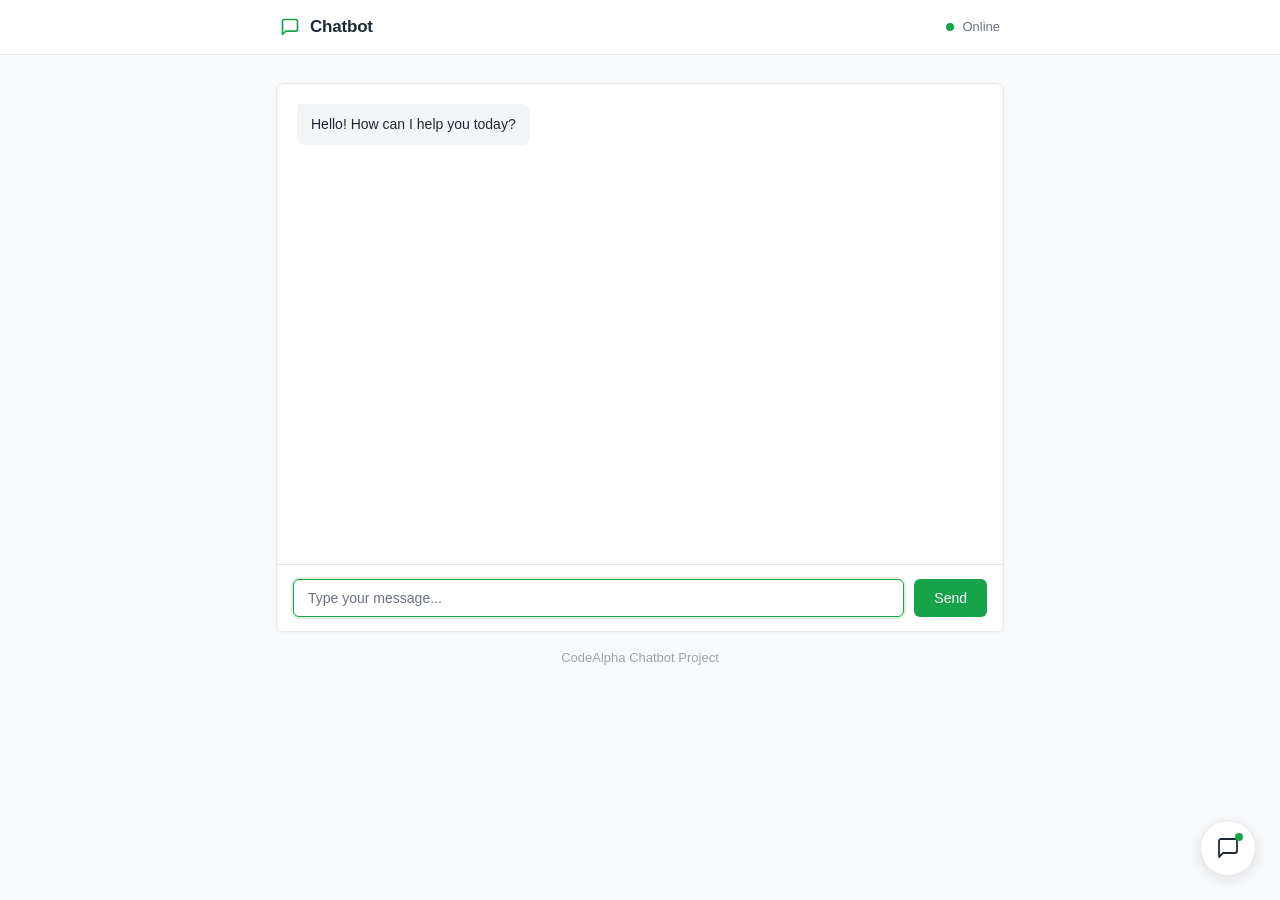
==== commit 3c613b5d: "feat: implement streaming commercial AI chatbot widget with Shadow DOM, guardrails, and sliding-wind" ====
--- a/templates/index.html
+++ b/templates/index.html
@@ -55,5 +55,7 @@
   </main>
 
   <script src="/static/js/main.js"></script>
+  <!-- Embeddable Commercial AI Chatbot Widget -->
+  <script src="/static/widget.js"></script>
 </body>
 </html>
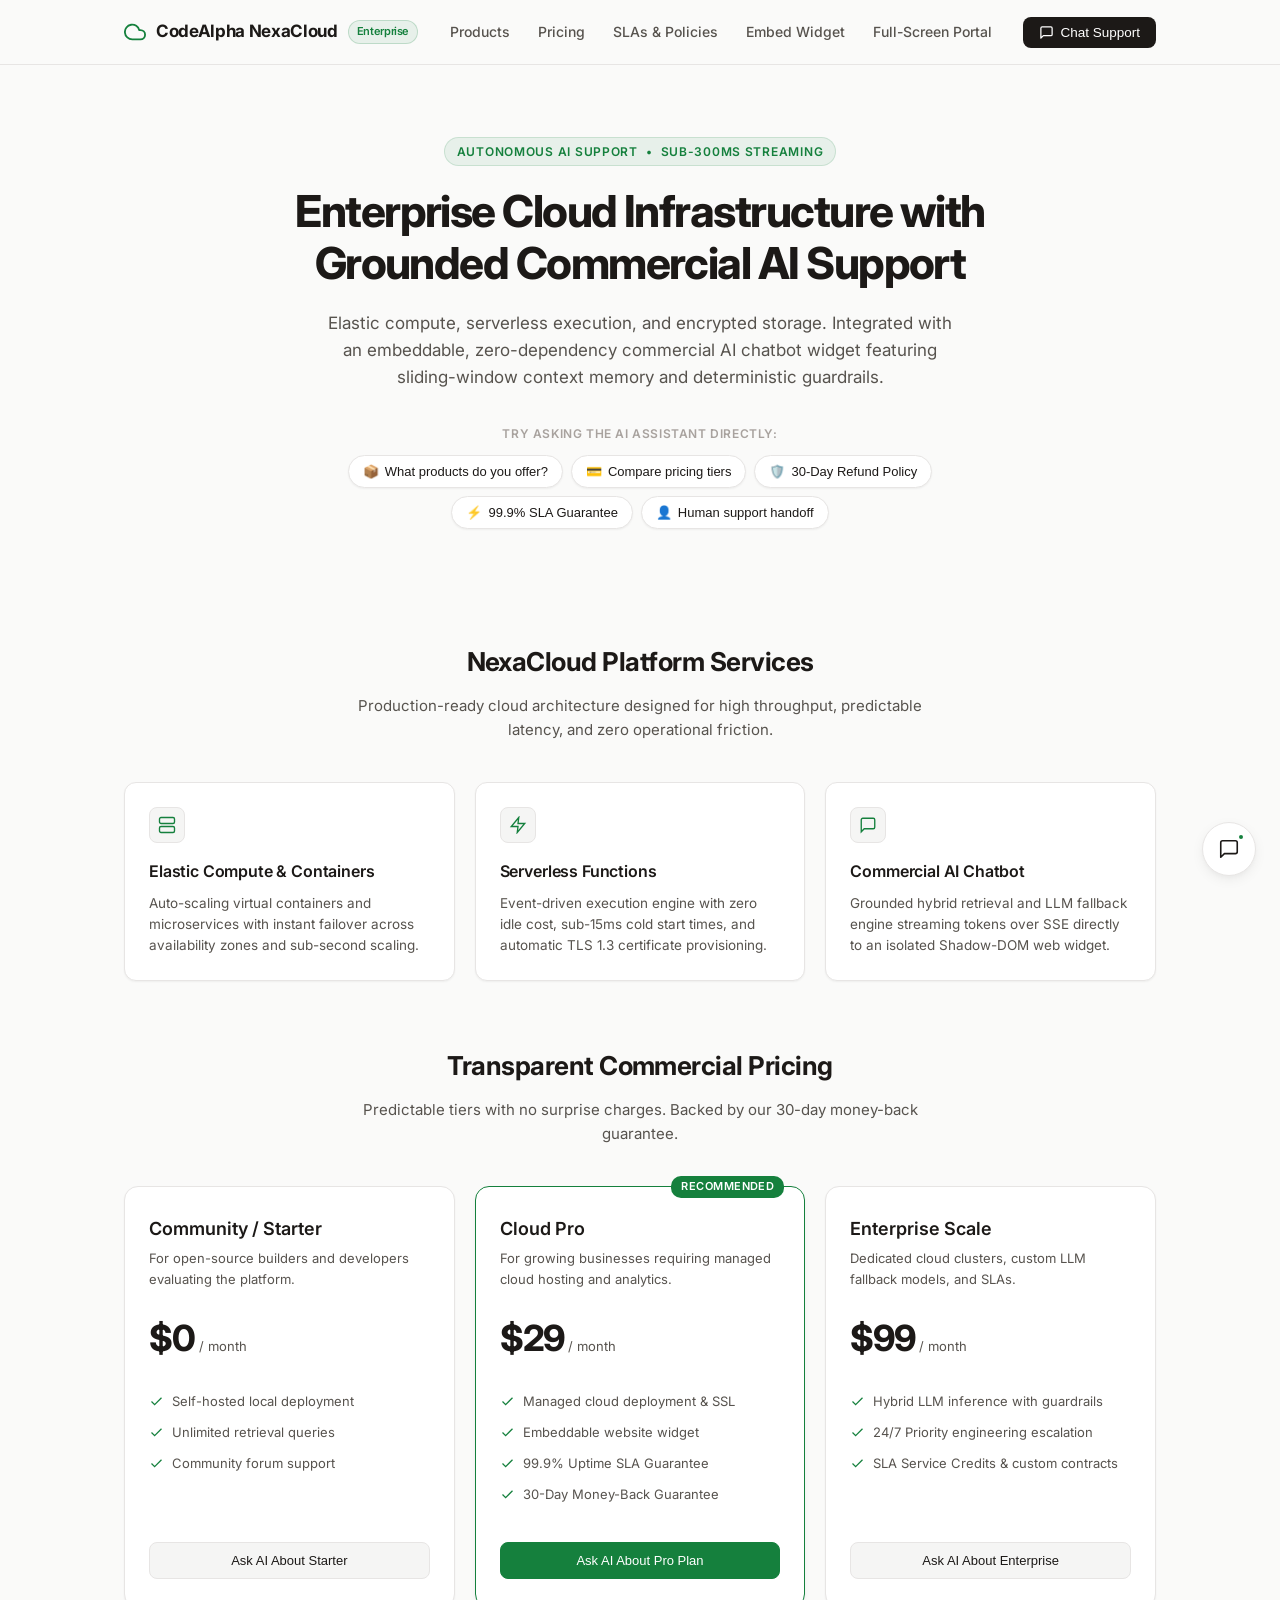
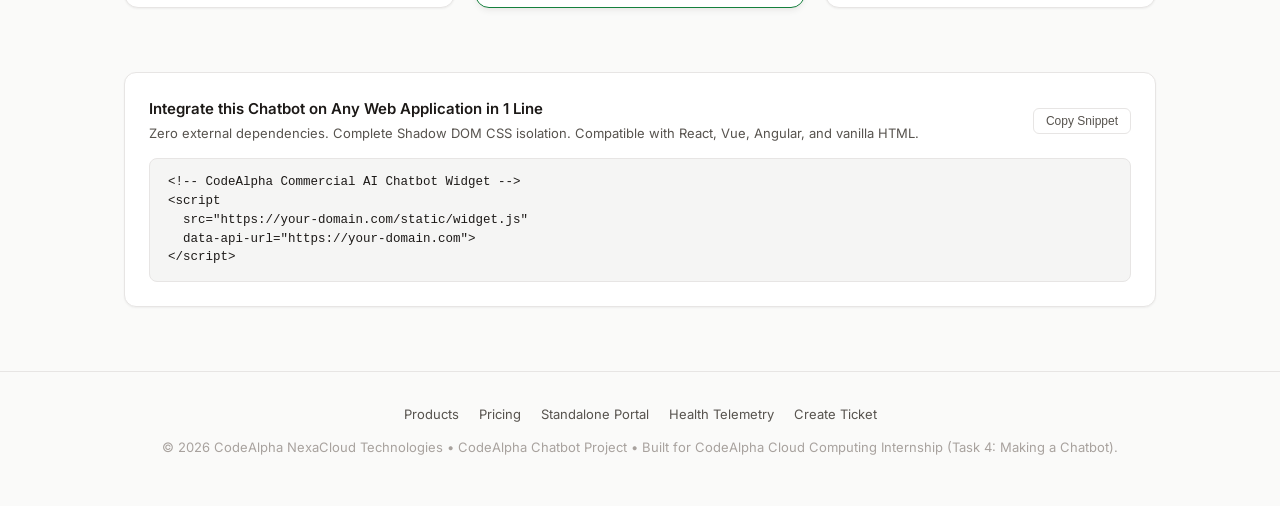
==== commit 94685fcf: "Update chatbot features and documentation" ====
--- a/templates/index.html
+++ b/templates/index.html
@@ -3,58 +3,739 @@
 <head>
   <meta charset="UTF-8">
   <meta name="viewport" content="width=device-width, initial-scale=1.0">
-  <title>Chatbot - CodeAlpha Chatbot Project</title>
-  <link rel="stylesheet" href="/static/css/style.css">
+  <title>CodeAlpha NexaCloud — Enterprise Cloud Infrastructure & AI Assistant</title>
+  <meta name="description" content="Next-generation cloud compute, serverless microservices, and autonomous commercial AI support with sub-300ms streaming.">
+  <link rel="preconnect" href="https://fonts.googleapis.com">
+  <link rel="preconnect" href="https://fonts.gstatic.com" crossorigin>
+  <link href="https://fonts.googleapis.com/css2?family=Inter:wght@400;500;600;700&display=swap" rel="stylesheet">
+  <style>
+    :root {
+      --font-sans: 'Inter', -apple-system, BlinkMacSystemFont, "Segoe UI", Roboto, sans-serif;
+      --bg-canvas: #fafaf9;
+      --bg-surface: #ffffff;
+      --bg-subtle: #f5f5f4;
+      --border-subtle: #e7e5e4;
+      --border-accent: #d6d3d1;
+      --text-main: #1c1917;
+      --text-secondary: #57534e;
+      --text-tertiary: #a8a29e;
+      --brand-accent: #15803d;
+      --brand-accent-hover: #166534;
+      --brand-accent-soft: rgba(21, 128, 61, 0.08);
+      --shadow-sm: 0 1px 2px 0 rgba(28, 25, 23, 0.05);
+      --shadow-md: 0 4px 6px -1px rgba(28, 25, 23, 0.06), 0 2px 4px -2px rgba(28, 25, 23, 0.04);
+      --shadow-lg: 0 10px 15px -3px rgba(28, 25, 23, 0.08), 0 4px 6px -4px rgba(28, 25, 23, 0.04);
+    }
+
+    * {
+      box-sizing: border-box;
+      margin: 0;
+      padding: 0;
+    }
+
+    body {
+      font-family: var(--font-sans);
+      background-color: var(--bg-canvas);
+      color: var(--text-main);
+      line-height: 1.6;
+      -webkit-font-smoothing: antialiased;
+    }
+
+    a {
+      color: inherit;
+      text-decoration: none;
+    }
+
+    /* Container */
+    .container {
+      max-width: 1080px;
+      margin: 0 auto;
+      padding: 0 24px;
+    }
+
+    /* Header Navigation */
+    .nav-bar {
+      border-bottom: 1px solid var(--border-subtle);
+      background-color: rgba(250, 250, 249, 0.95);
+      backdrop-filter: blur(8px);
+      position: sticky;
+      top: 0;
+      z-index: 100;
+    }
+
+    .nav-inner {
+      display: flex;
+      align-items: center;
+      justify-content: space-between;
+      height: 64px;
+    }
+
+    .nav-brand {
+      display: flex;
+      align-items: center;
+      gap: 10px;
+      font-weight: 700;
+      font-size: 17px;
+      letter-spacing: -0.02em;
+      color: var(--text-main);
+    }
+
+    .nav-brand-badge {
+      font-size: 11px;
+      font-weight: 600;
+      background-color: var(--brand-accent-soft);
+      color: var(--brand-accent);
+      padding: 2px 8px;
+      border-radius: 12px;
+      border: 1px solid rgba(21, 128, 61, 0.2);
+    }
+
+    .nav-links {
+      display: flex;
+      align-items: center;
+      gap: 28px;
+      list-style: none;
+    }
+
+    .nav-links a {
+      font-size: 14px;
+      color: var(--text-secondary);
+      font-weight: 500;
+      transition: color 0.15s;
+    }
+
+    .nav-links a:hover {
+      color: var(--text-main);
+    }
+
+    .nav-cta {
+      background-color: var(--text-main);
+      color: #ffffff;
+      padding: 8px 16px;
+      border-radius: 8px;
+      font-size: 13.5px;
+      font-weight: 500;
+      border: none;
+      cursor: pointer;
+      transition: background-color 0.15s;
+      display: inline-flex;
+      align-items: center;
+      gap: 6px;
+    }
+
+    .nav-cta:hover {
+      background-color: #292524;
+    }
+
+    /* Hero Section */
+    .hero {
+      padding: 72px 0 48px;
+      text-align: center;
+    }
+
+    .hero-eyebrow {
+      display: inline-flex;
+      align-items: center;
+      gap: 8px;
+      font-size: 12px;
+      font-weight: 600;
+      text-transform: uppercase;
+      letter-spacing: 0.06em;
+      color: var(--brand-accent);
+      background-color: var(--brand-accent-soft);
+      padding: 4px 12px;
+      border-radius: 20px;
+      margin-bottom: 20px;
+      border: 1px solid rgba(21, 128, 61, 0.15);
+    }
+
+    .hero-title {
+      font-size: 44px;
+      font-weight: 750;
+      letter-spacing: -0.035em;
+      line-height: 1.18;
+      max-width: 820px;
+      margin: 0 auto 20px;
+      color: var(--text-main);
+    }
+
+    .hero-desc {
+      font-size: 17px;
+      color: var(--text-secondary);
+      max-width: 640px;
+      margin: 0 auto 32px;
+      line-height: 1.6;
+    }
+
+    /* Quick Interactive Chips */
+    .quick-chips-wrap {
+      max-width: 720px;
+      margin: 0 auto;
+    }
+
+    .chips-label {
+      font-size: 12px;
+      text-transform: uppercase;
+      letter-spacing: 0.05em;
+      color: var(--text-tertiary);
+      margin-bottom: 12px;
+      font-weight: 600;
+    }
+
+    .chips-group {
+      display: flex;
+      flex-wrap: wrap;
+      justify-content: center;
+      gap: 8px;
+    }
+
+    .action-chip {
+      background-color: var(--bg-surface);
+      border: 1px solid var(--border-subtle);
+      color: var(--text-main);
+      padding: 8px 14px;
+      border-radius: 20px;
+      font-size: 13px;
+      font-weight: 500;
+      cursor: pointer;
+      display: inline-flex;
+      align-items: center;
+      gap: 6px;
+      box-shadow: var(--shadow-sm);
+      transition: all 0.15s ease;
+    }
+
+    .action-chip:hover {
+      border-color: var(--brand-accent);
+      color: var(--brand-accent);
+      background-color: var(--brand-accent-soft);
+      transform: translateY(-1px);
+      box-shadow: var(--shadow-md);
+    }
+
+    /* Feature Cards */
+    .section-title {
+      font-size: 26px;
+      font-weight: 700;
+      letter-spacing: -0.02em;
+      text-align: center;
+      margin: 64px 0 12px;
+    }
+
+    .section-desc {
+      font-size: 15px;
+      color: var(--text-secondary);
+      text-align: center;
+      max-width: 580px;
+      margin: 0 auto 40px;
+    }
+
+    .grid-3 {
+      display: grid;
+      grid-template-columns: repeat(3, 1fr);
+      gap: 20px;
+      margin-bottom: 64px;
+    }
+
+    .feature-card {
+      background-color: var(--bg-surface);
+      border: 1px solid var(--border-subtle);
+      border-radius: 12px;
+      padding: 24px;
+      box-shadow: var(--shadow-sm);
+      transition: border-color 0.15s, box-shadow 0.15s;
+    }
+
+    .feature-card:hover {
+      border-color: var(--border-accent);
+      box-shadow: var(--shadow-md);
+    }
+
+    .feature-icon {
+      width: 36px;
+      height: 36px;
+      border-radius: 8px;
+      background-color: var(--bg-subtle);
+      border: 1px solid var(--border-subtle);
+      display: flex;
+      align-items: center;
+      justify-content: center;
+      color: var(--brand-accent);
+      margin-bottom: 16px;
+    }
+
+    .feature-icon svg {
+      width: 18px;
+      height: 18px;
+      stroke: currentColor;
+      fill: none;
+      stroke-width: 1.8;
+    }
+
+    .feature-card h3 {
+      font-size: 16px;
+      font-weight: 600;
+      margin-bottom: 8px;
+      letter-spacing: -0.01em;
+    }
+
+    .feature-card p {
+      font-size: 13.5px;
+      color: var(--text-secondary);
+      line-height: 1.55;
+    }
+
+    /* Pricing Section */
+    .pricing-grid {
+      display: grid;
+      grid-template-columns: repeat(3, 1fr);
+      gap: 20px;
+      margin-bottom: 64px;
+    }
+
+    .pricing-card {
+      background-color: var(--bg-surface);
+      border: 1px solid var(--border-subtle);
+      border-radius: 14px;
+      padding: 28px 24px;
+      box-shadow: var(--shadow-sm);
+      display: flex;
+      flex-direction: column;
+      position: relative;
+    }
+
+    .pricing-card.featured {
+      border-color: var(--brand-accent);
+      box-shadow: var(--shadow-md);
+    }
+
+    .pricing-badge {
+      position: absolute;
+      top: -11px;
+      right: 20px;
+      background-color: var(--brand-accent);
+      color: #ffffff;
+      font-size: 11px;
+      font-weight: 600;
+      padding: 2px 10px;
+      border-radius: 10px;
+      text-transform: uppercase;
+      letter-spacing: 0.04em;
+    }
+
+    .pricing-title {
+      font-size: 18px;
+      font-weight: 600;
+      margin-bottom: 4px;
+    }
+
+    .pricing-desc {
+      font-size: 13px;
+      color: var(--text-secondary);
+      margin-bottom: 20px;
+      min-height: 38px;
+    }
+
+    .pricing-price {
+      display: flex;
+      align-items: baseline;
+      gap: 4px;
+      margin-bottom: 24px;
+    }
+
+    .price-num {
+      font-size: 36px;
+      font-weight: 750;
+      letter-spacing: -0.03em;
+    }
+
+    .price-period {
+      font-size: 13px;
+      color: var(--text-secondary);
+    }
+
+    .pricing-features {
+      list-style: none;
+      margin-bottom: 28px;
+      flex: 1;
+    }
+
+    .pricing-features li {
+      font-size: 13px;
+      color: var(--text-secondary);
+      margin-bottom: 10px;
+      display: flex;
+      align-items: center;
+      gap: 8px;
+    }
+
+    .pricing-features li svg {
+      width: 15px;
+      height: 15px;
+      stroke: var(--brand-accent);
+      fill: none;
+      stroke-width: 2;
+      flex-shrink: 0;
+    }
+
+    .pricing-btn {
+      background-color: var(--bg-subtle);
+      color: var(--text-main);
+      border: 1px solid var(--border-subtle);
+      padding: 10px 16px;
+      border-radius: 8px;
+      font-size: 13px;
+      font-weight: 500;
+      cursor: pointer;
+      text-align: center;
+      transition: all 0.15s;
+    }
+
+    .pricing-btn:hover {
+      background-color: var(--brand-accent-soft);
+      border-color: var(--brand-accent);
+      color: var(--brand-accent);
+    }
+
+    .pricing-card.featured .pricing-btn {
+      background-color: var(--brand-accent);
+      color: #ffffff;
+      border-color: var(--brand-accent);
+    }
+
+    .pricing-card.featured .pricing-btn:hover {
+      background-color: var(--brand-accent-hover);
+    }
+
+    /* Integration Snippet Box */
+    .code-box-card {
+      background-color: var(--bg-surface);
+      border: 1px solid var(--border-subtle);
+      border-radius: 12px;
+      padding: 24px;
+      margin-bottom: 64px;
+      box-shadow: var(--shadow-sm);
+    }
+
+    .code-box-header {
+      display: flex;
+      align-items: center;
+      justify-content: space-between;
+      margin-bottom: 14px;
+    }
+
+    .code-box-header h3 {
+      font-size: 15px;
+      font-weight: 600;
+    }
+
+    .copy-btn {
+      background: none;
+      border: 1px solid var(--border-subtle);
+      padding: 5px 12px;
+      border-radius: 6px;
+      font-size: 12px;
+      cursor: pointer;
+      color: var(--text-secondary);
+      transition: all 0.15s;
+    }
+
+    .copy-btn:hover {
+      border-color: var(--brand-accent);
+      color: var(--brand-accent);
+    }
+
+    .code-snippet {
+      background-color: var(--bg-subtle);
+      border: 1px solid var(--border-subtle);
+      border-radius: 8px;
+      padding: 14px 18px;
+      font-family: ui-monospace, SFMono-Regular, Menlo, Monaco, Consolas, monospace;
+      font-size: 12.5px;
+      color: var(--text-main);
+      overflow-x: auto;
+      line-height: 1.5;
+    }
+
+    /* Footer */
+    .footer {
+      border-top: 1px solid var(--border-subtle);
+      padding: 32px 0 48px;
+      text-align: center;
+      font-size: 13px;
+      color: var(--text-tertiary);
+    }
+
+    .footer-links {
+      display: flex;
+      justify-content: center;
+      gap: 20px;
+      margin-bottom: 12px;
+    }
+
+    .footer-links a {
+      color: var(--text-secondary);
+    }
+
+    .footer-links a:hover {
+      color: var(--text-main);
+    }
+
+    @media (max-width: 768px) {
+      .hero-title {
+        font-size: 32px;
+      }
+      .grid-3, .pricing-grid {
+        grid-template-columns: 1fr;
+      }
+      .nav-links {
+        display: none;
+      }
+    }
+  </style>
 </head>
 <body>
 
-  <!-- Header -->
-  <header class="header">
-    <div class="header-container">
-      <div class="header-left">
-        <svg class="chat-icon" viewBox="0 0 24 24" width="20" height="20" fill="none" stroke="currentColor" stroke-width="2" stroke-linecap="round" stroke-linejoin="round">
+  <!-- Top Navigation Bar -->
+  <header class="nav-bar">
+    <div class="container nav-inner">
+      <div class="nav-brand">
+        <svg width="22" height="22" viewBox="0 0 24 24" fill="none" stroke="#15803d" stroke-width="2" stroke-linecap="round" stroke-linejoin="round">
+          <path d="M18 10h-1.26A8 8 0 1 0 9 20h9a5 5 0 0 0 0-10z"></path>
+        </svg>
+        <span>CodeAlpha NexaCloud</span>
+        <span class="nav-brand-badge">Enterprise</span>
+      </div>
+
+      <ul class="nav-links">
+        <li><a href="#products">Products</a></li>
+        <li><a href="#pricing">Pricing</a></li>
+        <li><a href="#slas">SLAs & Policies</a></li>
+        <li><a href="#integration">Embed Widget</a></li>
+        <li><a href="/chat" target="_blank">Full-Screen Portal</a></li>
+      </ul>
+
+      <button class="nav-cta" onclick="window.CodeAlphaChatbot.open()">
+        <svg width="15" height="15" viewBox="0 0 24 24" fill="none" stroke="currentColor" stroke-width="2" stroke-linecap="round" stroke-linejoin="round">
           <path d="M21 15a2 2 0 0 1-2 2H7l-4 4V5a2 2 0 0 1 2-2h14a2 2 0 0 1 2 2z"></path>
         </svg>
-        <span class="header-title">Chatbot</span>
-      </div>
-      <div class="header-right">
-        <span class="status-indicator"></span>
-        <span class="status-text">Online</span>
-      </div>
+        Chat Support
+      </button>
     </div>
   </header>
 
-  <!-- Main Chat Container -->
-  <main class="main-container">
-    <div class="chat-card">
-      <div id="chat-messages" class="chat-messages" aria-live="polite">
-        <!-- Initial Welcome Message -->
-        <div class="message bot">
-          <div class="bubble">Hello! How can I help you today?</div>
+  <!-- Hero Section -->
+  <section class="hero">
+    <div class="container">
+      <div class="hero-eyebrow">
+        <span>Autonomous AI Support</span>
+        <span>•</span>
+        <span>Sub-300ms Streaming</span>
+      </div>
+
+      <h1 class="hero-title">
+        Enterprise Cloud Infrastructure with Grounded Commercial AI Support
+      </h1>
+
+      <p class="hero-desc">
+        Elastic compute, serverless execution, and encrypted storage. Integrated with an embeddable, zero-dependency commercial AI chatbot widget featuring sliding-window context memory and deterministic guardrails.
+      </p>
+
+      <!-- Interactive Prompt Chips (Trigger Widget with Predefined Queries) -->
+      <div class="quick-chips-wrap">
+        <div class="chips-label">Try Asking the AI Assistant directly:</div>
+        <div class="chips-group">
+          <button class="action-chip" onclick="window.CodeAlphaChatbot.ask('What products and services do you offer?')">
+            <span>📦</span> What products do you offer?
+          </button>
+          <button class="action-chip" onclick="window.CodeAlphaChatbot.ask('What are your pricing plans and tier comparisons?')">
+            <span>💳</span> Compare pricing tiers
+          </button>
+          <button class="action-chip" onclick="window.CodeAlphaChatbot.ask('What is your return and refund policy?')">
+            <span>🛡️</span> 30-Day Refund Policy
+          </button>
+          <button class="action-chip" onclick="window.CodeAlphaChatbot.ask('What is your uptime SLA guarantee?')">
+            <span>⚡</span> 99.9% SLA Guarantee
+          </button>
+          <button class="action-chip" onclick="window.CodeAlphaChatbot.ask('I want to speak with a human agent')">
+            <span>👤</span> Human support handoff
+          </button>
         </div>
       </div>
-
-      <!-- Message Input Form -->
-      <form id="chat-form" class="chat-input-area">
-        <input
-          type="text"
-          id="user-input"
-          class="chat-input"
-          placeholder="Type your message..."
-          autocomplete="off"
-          required
-        />
-        <button type="submit" id="send-button" class="send-btn">Send</button>
-      </form>
     </div>
-
-    <!-- Footer -->
-    <footer class="footer">
-      CodeAlpha Chatbot Project
-    </footer>
-  </main>
-
-  <script src="/static/js/main.js"></script>
+  </section>
+
+  <!-- Products Section -->
+  <section class="container" id="products">
+    <h2 class="section-title">NexaCloud Platform Services</h2>
+    <p class="section-desc">Production-ready cloud architecture designed for high throughput, predictable latency, and zero operational friction.</p>
+
+    <div class="grid-3">
+      <div class="feature-card">
+        <div class="feature-icon">
+          <svg viewBox="0 0 24 24"><rect x="2" y="2" width="20" height="8" rx="2" ry="2"></rect><rect x="2" y="14" width="20" height="8" rx="2" ry="2"></rect><line x1="6" y1="6" x2="6.01" y2="6"></line><line x1="6" y1="18" x2="6.01" y2="18"></line></svg>
+        </div>
+        <h3>Elastic Compute & Containers</h3>
+        <p>Auto-scaling virtual containers and microservices with instant failover across availability zones and sub-second scaling.</p>
+      </div>
+
+      <div class="feature-card">
+        <div class="feature-icon">
+          <svg viewBox="0 0 24 24"><path d="M13 2L3 14h9l-1 8 10-12h-9l1-8z"></path></svg>
+        </div>
+        <h3>Serverless Functions</h3>
+        <p>Event-driven execution engine with zero idle cost, sub-15ms cold start times, and automatic TLS 1.3 certificate provisioning.</p>
+      </div>
+
+      <div class="feature-card">
+        <div class="feature-icon">
+          <svg viewBox="0 0 24 24"><path d="M21 15a2 2 0 0 1-2 2H7l-4 4V5a2 2 0 0 1 2-2h14a2 2 0 0 1 2 2z"></path></svg>
+        </div>
+        <h3>Commercial AI Chatbot</h3>
+        <p>Grounded hybrid retrieval and LLM fallback engine streaming tokens over SSE directly to an isolated Shadow-DOM web widget.</p>
+      </div>
+    </div>
+  </section>
+
+  <!-- Pricing Plans Section -->
+  <section class="container" id="pricing">
+    <h2 class="section-title">Transparent Commercial Pricing</h2>
+    <p class="section-desc">Predictable tiers with no surprise charges. Backed by our 30-day money-back guarantee.</p>
+
+    <div class="pricing-grid">
+      <!-- Starter Tier -->
+      <div class="pricing-card">
+        <div class="pricing-title">Community / Starter</div>
+        <div class="pricing-desc">For open-source builders and developers evaluating the platform.</div>
+        <div class="pricing-price">
+          <span class="price-num">$0</span>
+          <span class="price-period">/ month</span>
+        </div>
+        <ul class="pricing-features">
+          <li>
+            <svg viewBox="0 0 24 24"><polyline points="20 6 9 17 4 12"></polyline></svg>
+            Self-hosted local deployment
+          </li>
+          <li>
+            <svg viewBox="0 0 24 24"><polyline points="20 6 9 17 4 12"></polyline></svg>
+            Unlimited retrieval queries
+          </li>
+          <li>
+            <svg viewBox="0 0 24 24"><polyline points="20 6 9 17 4 12"></polyline></svg>
+            Community forum support
+          </li>
+        </ul>
+        <button class="pricing-btn" onclick="window.CodeAlphaChatbot.ask('Tell me about the Starter free plan features')">
+          Ask AI About Starter
+        </button>
+      </div>
+
+      <!-- Pro Tier -->
+      <div class="pricing-card featured">
+        <span class="pricing-badge">Recommended</span>
+        <div class="pricing-title">Cloud Pro</div>
+        <div class="pricing-desc">For growing businesses requiring managed cloud hosting and analytics.</div>
+        <div class="pricing-price">
+          <span class="price-num">$29</span>
+          <span class="price-period">/ month</span>
+        </div>
+        <ul class="pricing-features">
+          <li>
+            <svg viewBox="0 0 24 24"><polyline points="20 6 9 17 4 12"></polyline></svg>
+            Managed cloud deployment & SSL
+          </li>
+          <li>
+            <svg viewBox="0 0 24 24"><polyline points="20 6 9 17 4 12"></polyline></svg>
+            Embeddable website widget
+          </li>
+          <li>
+            <svg viewBox="0 0 24 24"><polyline points="20 6 9 17 4 12"></polyline></svg>
+            99.9% Uptime SLA Guarantee
+          </li>
+          <li>
+            <svg viewBox="0 0 24 24"><polyline points="20 6 9 17 4 12"></polyline></svg>
+            30-Day Money-Back Guarantee
+          </li>
+        </ul>
+        <button class="pricing-btn" onclick="window.CodeAlphaChatbot.ask('Tell me about the Cloud Pro plan and SLA guarantee')">
+          Ask AI About Pro Plan
+        </button>
+      </div>
+
+      <!-- Enterprise Tier -->
+      <div class="pricing-card">
+        <div class="pricing-title">Enterprise Scale</div>
+        <div class="pricing-desc">Dedicated cloud clusters, custom LLM fallback models, and SLAs.</div>
+        <div class="pricing-price">
+          <span class="price-num">$99</span>
+          <span class="price-period">/ month</span>
+        </div>
+        <ul class="pricing-features">
+          <li>
+            <svg viewBox="0 0 24 24"><polyline points="20 6 9 17 4 12"></polyline></svg>
+            Hybrid LLM inference with guardrails
+          </li>
+          <li>
+            <svg viewBox="0 0 24 24"><polyline points="20 6 9 17 4 12"></polyline></svg>
+            24/7 Priority engineering escalation
+          </li>
+          <li>
+            <svg viewBox="0 0 24 24"><polyline points="20 6 9 17 4 12"></polyline></svg>
+            SLA Service Credits & custom contracts
+          </li>
+        </ul>
+        <button class="pricing-btn" onclick="window.CodeAlphaChatbot.ask('What is included in the Enterprise Scale plan?')">
+          Ask AI About Enterprise
+        </button>
+      </div>
+    </div>
+  </section>
+
+  <!-- Embed Widget Section -->
+  <section class="container" id="integration">
+    <div class="code-box-card">
+      <div class="code-box-header">
+        <div>
+          <h3>Integrate this Chatbot on Any Web Application in 1 Line</h3>
+          <p style="font-size: 13px; color: var(--text-secondary); margin-top: 2px;">
+            Zero external dependencies. Complete Shadow DOM CSS isolation. Compatible with React, Vue, Angular, and vanilla HTML.
+          </p>
+        </div>
+        <button class="copy-btn" id="copy-btn" onclick="copySnippet()">Copy Snippet</button>
+      </div>
+      <pre class="code-snippet" id="snippet-code">&lt;!-- CodeAlpha Commercial AI Chatbot Widget --&gt;
+&lt;script 
+  src="https://your-domain.com/static/widget.js" 
+  data-api-url="https://your-domain.com"&gt;
+&lt;/script&gt;</pre>
+    </div>
+  </section>
+
+  <!-- Footer -->
+  <footer class="footer">
+    <div class="container">
+      <div class="footer-links">
+        <a href="#products">Products</a>
+        <a href="#pricing">Pricing</a>
+        <a href="/chat">Standalone Portal</a>
+        <a href="/health">Health Telemetry</a>
+        <a href="javascript:void(0)" onclick="window.CodeAlphaChatbot.ask('ticket: General sales inquiry')">Create Ticket</a>
+      </div>
+      <p>© 2026 CodeAlpha NexaCloud Technologies • CodeAlpha Chatbot Project • Built for CodeAlpha Cloud Computing Internship (Task 4: Making a Chatbot).</p>
+    </div>
+  </footer>
+
+  <script>
+    function copySnippet() {
+      const text = document.getElementById("snippet-code").innerText;
+      navigator.clipboard.writeText(text).then(() => {
+        const btn = document.getElementById("copy-btn");
+        btn.innerText = "Copied!";
+        setTimeout(() => btn.innerText = "Copy Snippet", 2000);
+      });
+    }
+  </script>
+
   <!-- Embeddable Commercial AI Chatbot Widget -->
   <script src="/static/widget.js"></script>
 </body>
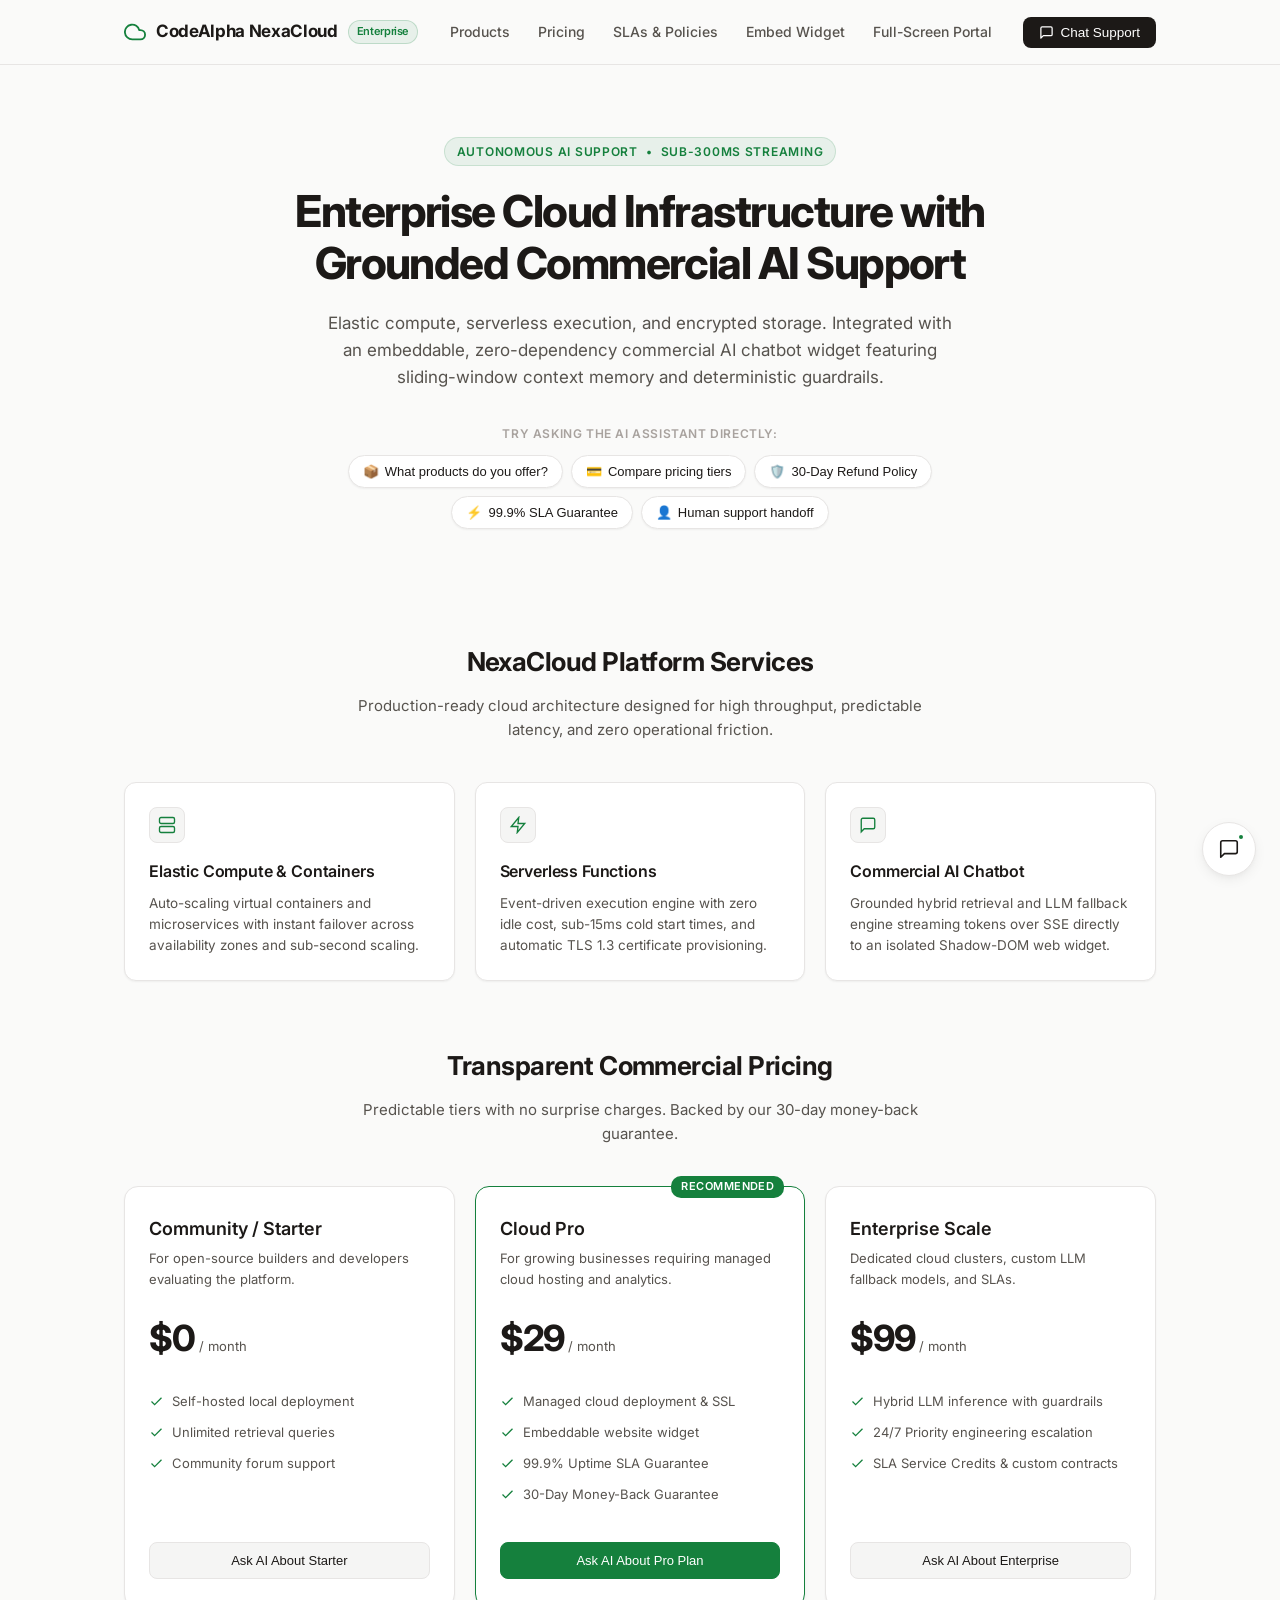
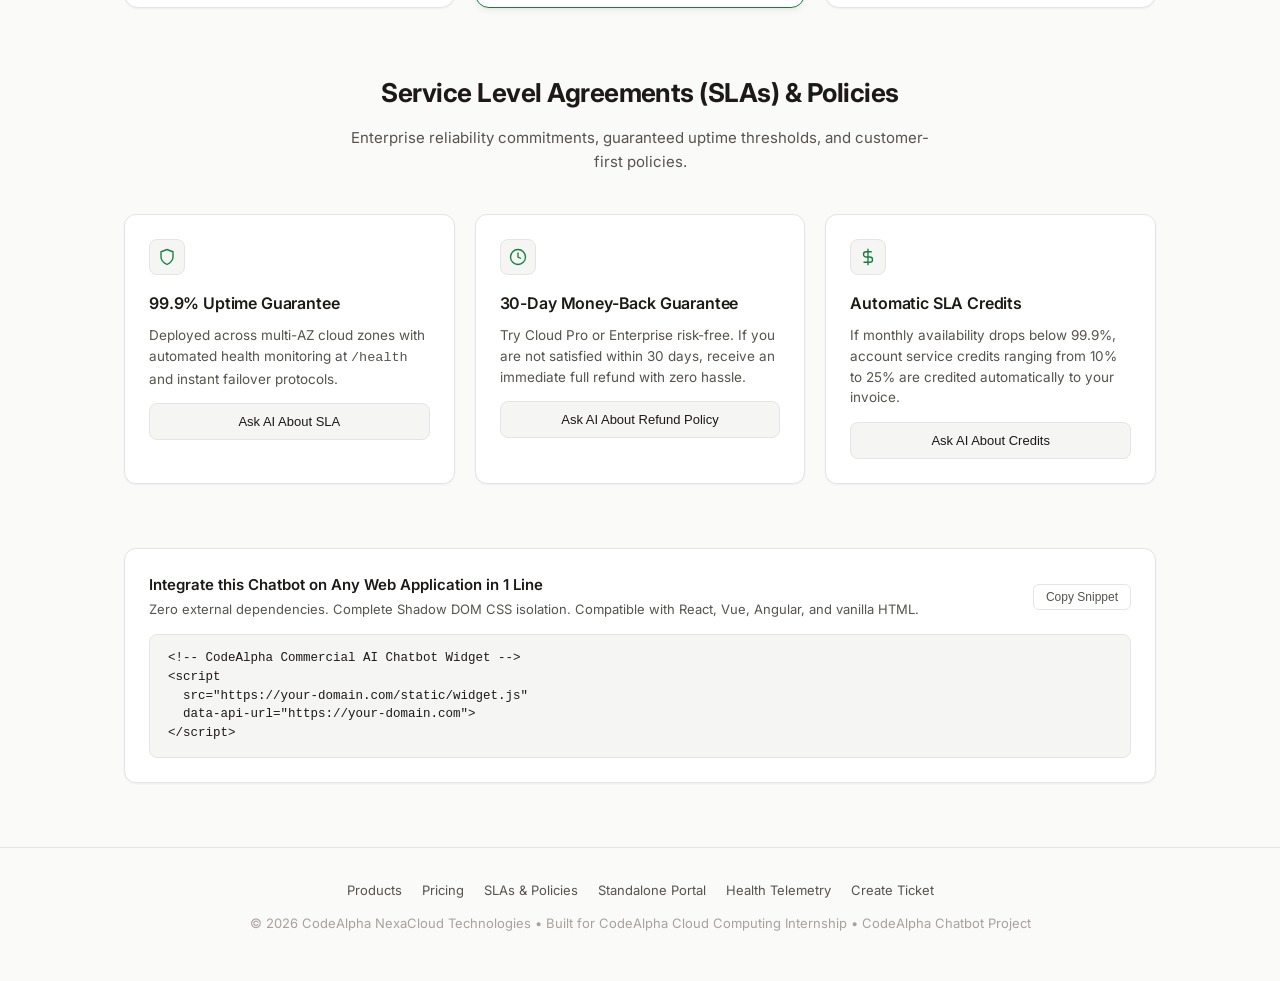
==== commit 56708ad2: "Update chatbot features" ====
--- a/templates/index.html
+++ b/templates/index.html
@@ -27,6 +27,10 @@
       --shadow-lg: 0 10px 15px -3px rgba(28, 25, 23, 0.08), 0 4px 6px -4px rgba(28, 25, 23, 0.04);
     }
 
+    html {
+      scroll-behavior: smooth;
+    }
+
     * {
       box-sizing: border-box;
       margin: 0;
@@ -691,6 +695,47 @@
     </div>
   </section>
 
+  <!-- SLAs & Policies Section -->
+  <section class="container" id="slas">
+    <h2 class="section-title">Service Level Agreements (SLAs) & Policies</h2>
+    <p class="section-desc">Enterprise reliability commitments, guaranteed uptime thresholds, and customer-first policies.</p>
+
+    <div class="grid-3">
+      <div class="feature-card">
+        <div class="feature-icon">
+          <svg viewBox="0 0 24 24"><path d="M12 22s8-4 8-10V5l-8-3-8 3v7c0 6 8 10 8 10z"></path></svg>
+        </div>
+        <h3>99.9% Uptime Guarantee</h3>
+        <p>Deployed across multi-AZ cloud zones with automated health monitoring at <code>/health</code> and instant failover protocols.</p>
+        <button class="pricing-btn" style="width: 100%; margin-top: 14px;" onclick="window.CodeAlphaChatbot.ask('Tell me about your SLA and uptime guarantee')">
+          Ask AI About SLA
+        </button>
+      </div>
+
+      <div class="feature-card">
+        <div class="feature-icon">
+          <svg viewBox="0 0 24 24"><circle cx="12" cy="12" r="10"></circle><polyline points="12 6 12 12 16 14"></polyline></svg>
+        </div>
+        <h3>30-Day Money-Back Guarantee</h3>
+        <p>Try Cloud Pro or Enterprise risk-free. If you are not satisfied within 30 days, receive an immediate full refund with zero hassle.</p>
+        <button class="pricing-btn" style="width: 100%; margin-top: 14px;" onclick="window.CodeAlphaChatbot.ask('What is your refund policy?')">
+          Ask AI About Refund Policy
+        </button>
+      </div>
+
+      <div class="feature-card">
+        <div class="feature-icon">
+          <svg viewBox="0 0 24 24"><line x1="12" y1="1" x2="12" y2="23"></line><path d="M17 5H9.5a3.5 3.5 0 0 0 0 7h5a3.5 3.5 0 0 1 0 7H6"></path></svg>
+        </div>
+        <h3>Automatic SLA Credits</h3>
+        <p>If monthly availability drops below 99.9%, account service credits ranging from 10% to 25% are credited automatically to your invoice.</p>
+        <button class="pricing-btn" style="width: 100%; margin-top: 14px;" onclick="window.CodeAlphaChatbot.ask('How do SLA service credits work?')">
+          Ask AI About Credits
+        </button>
+      </div>
+    </div>
+  </section>
+
   <!-- Embed Widget Section -->
   <section class="container" id="integration">
     <div class="code-box-card">
@@ -717,11 +762,12 @@
       <div class="footer-links">
         <a href="#products">Products</a>
         <a href="#pricing">Pricing</a>
+        <a href="#slas">SLAs & Policies</a>
         <a href="/chat">Standalone Portal</a>
         <a href="/health">Health Telemetry</a>
         <a href="javascript:void(0)" onclick="window.CodeAlphaChatbot.ask('ticket: General sales inquiry')">Create Ticket</a>
       </div>
-      <p>© 2026 CodeAlpha NexaCloud Technologies • CodeAlpha Chatbot Project • Built for CodeAlpha Cloud Computing Internship (Task 4: Making a Chatbot).</p>
+      <p>© 2026 CodeAlpha NexaCloud Technologies • Built for CodeAlpha Cloud Computing Internship • CodeAlpha Chatbot Project</p>
     </div>
   </footer>
 
